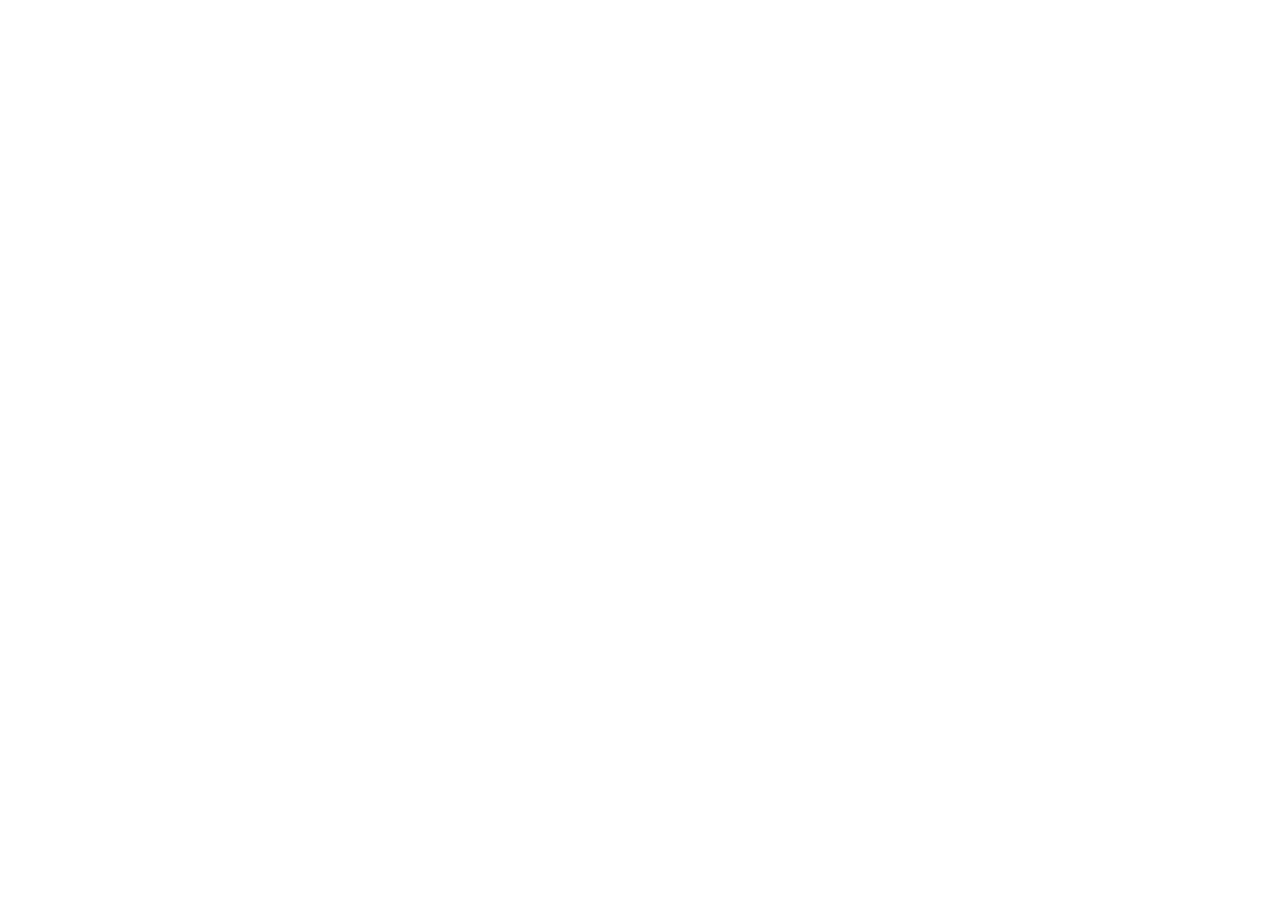
==== index.html @ ce1f8ade "segundo pusheo" ====
<!DOCTYPE html>
<html lang="en">
<head>
    <meta charset="UTF-8">
    <meta name="viewport" content="width=device-width, initial-scale=1.0">
    <title>Tu Camino en Diners</title>

    <link href="https://cdn.jsdelivr.net/npm/bootstrap@5.3.8/dist/css/bootstrap.min.css" rel="stylesheet" integrity="sha384-sRIl4kxILFvY47J16cr9ZwB07vP4J8+LH7qKQnuqkuIAvNWLzeN8tE5YBujZqJLB" crossorigin="anonymous">
    <link rel="stylesheet" href="CSS/styles.css">

</head>
<body>
    

    <script src="JS/matching.js"></script>
    <script src="JS/vacante.js"></script>
    <script src="https://cdn.jsdelivr.net/npm/bootstrap@5.3.8/dist/js/bootstrap.bundle.min.js" integrity="sha384-FKyoEForCGlyvwx9Hj09JcYn3nv7wiPVlz7YYwJrWVcXK/BmnVDxM+D2scQbITxI" crossorigin="anonymous"></script>
</body>
</html>
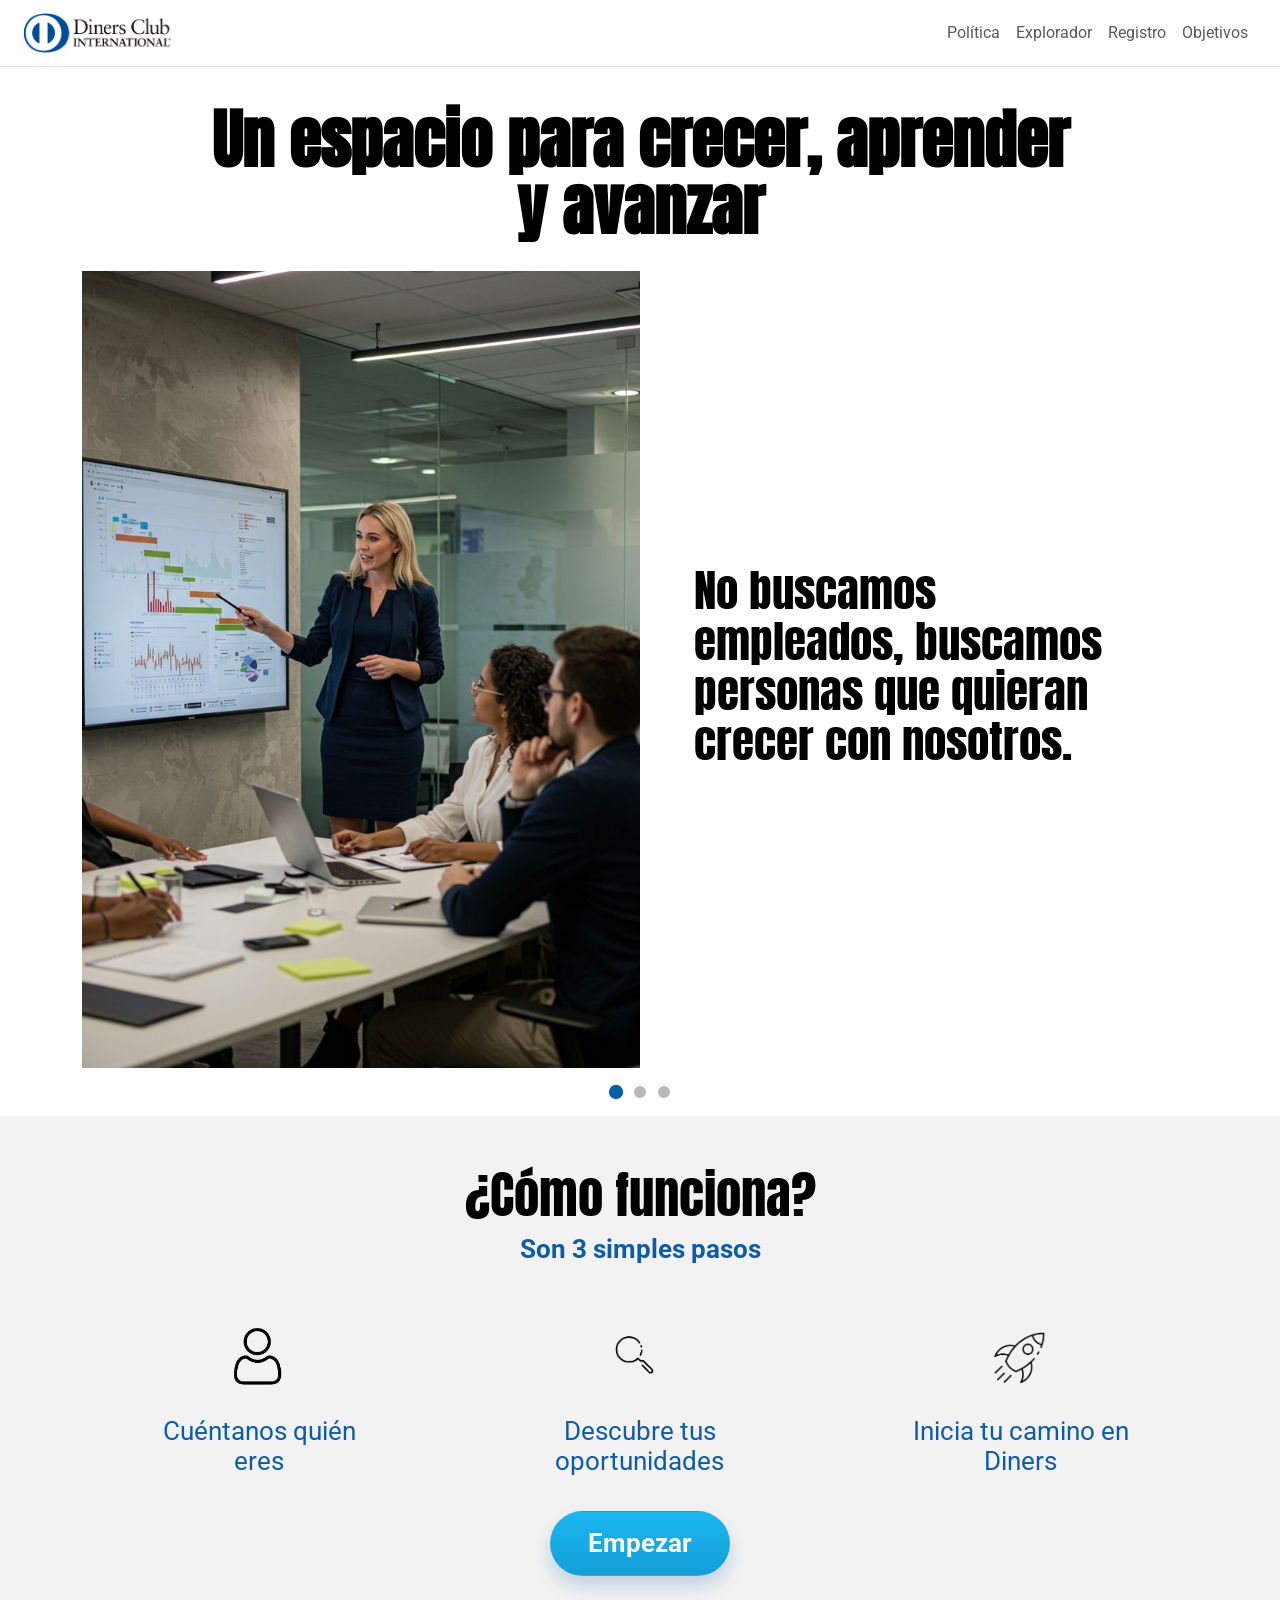
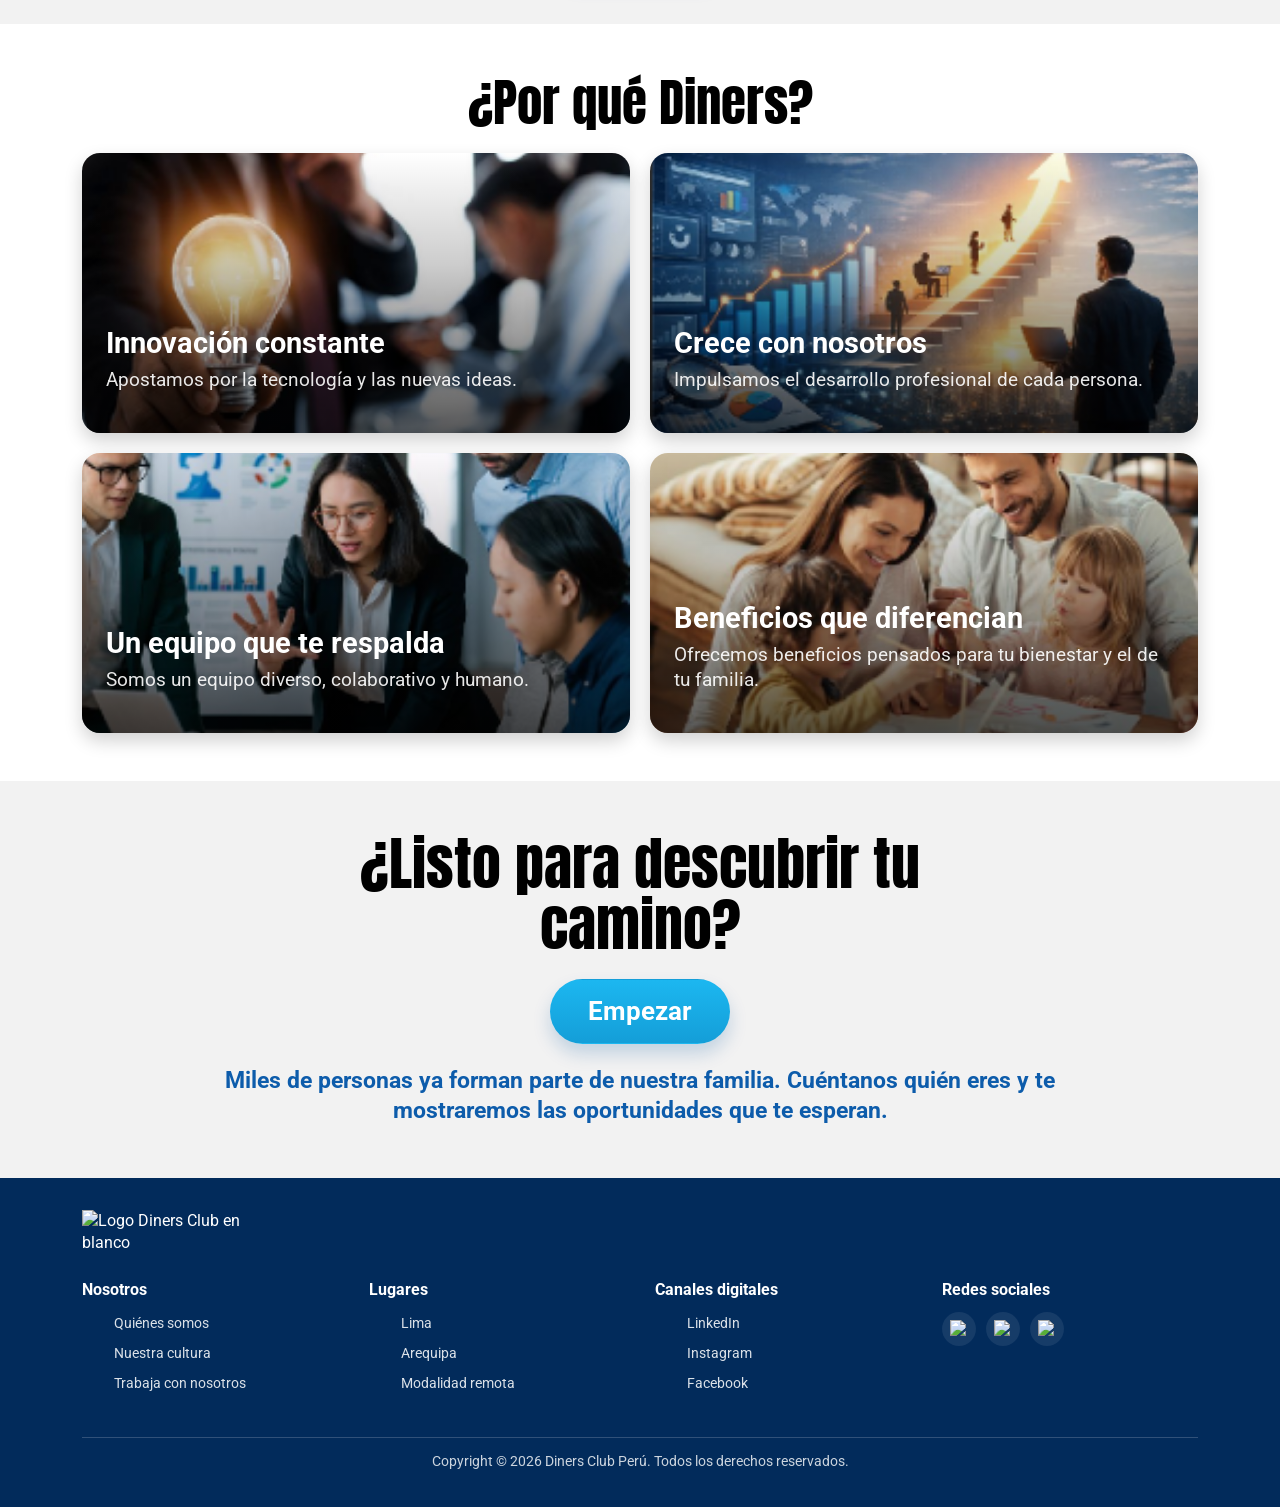
==== commit e8bcacfa: "Home e Ingreso" ====
--- a/index.html
+++ b/index.html
@@ -1,19 +1,268 @@
 <!DOCTYPE html>
 <html lang="en">
+
 <head>
-    <meta charset="UTF-8">
-    <meta name="viewport" content="width=device-width, initial-scale=1.0">
-    <title>Tu Camino en Diners</title>
-
-    <link href="https://cdn.jsdelivr.net/npm/bootstrap@5.3.8/dist/css/bootstrap.min.css" rel="stylesheet" integrity="sha384-sRIl4kxILFvY47J16cr9ZwB07vP4J8+LH7qKQnuqkuIAvNWLzeN8tE5YBujZqJLB" crossorigin="anonymous">
-    <link rel="stylesheet" href="CSS/styles.css">
+  <meta charset="UTF-8">
+  <meta name="viewport" content="width=device-width, initial-scale=1.0">
+  <title>Tu Camino en Diners</title>
+
+  <link rel="preconnect" href="https://fonts.googleapis.com" />
+  <link rel="preconnect" href="https://fonts.gstatic.com" crossorigin />
+  <link href="https://fonts.googleapis.com/css2?family=Anton&family=Roboto:wght@300;400;500;700&display=swap"
+    rel="stylesheet" />
+  <link href="https://cdn.jsdelivr.net/npm/bootstrap@5.3.8/dist/css/bootstrap.min.css" rel="stylesheet"
+    integrity="sha384-sRIl4kxILFvY47J16cr9ZwB07vP4J8+LH7qKQnuqkuIAvNWLzeN8tE5YBujZqJLB" crossorigin="anonymous">
+  <link rel="stylesheet" href="CSS/styles.css">
+  <link rel="stylesheet" href="CSS/index.css">
 
 </head>
+
 <body>
-    
-
-    <script src="JS/matching.js"></script>
-    <script src="JS/vacante.js"></script>
-    <script src="https://cdn.jsdelivr.net/npm/bootstrap@5.3.8/dist/js/bootstrap.bundle.min.js" integrity="sha384-FKyoEForCGlyvwx9Hj09JcYn3nv7wiPVlz7YYwJrWVcXK/BmnVDxM+D2scQbITxI" crossorigin="anonymous"></script>
+
+  <nav class="navbar navbar-expand-lg navbar-light bg-white border-bottom">
+    <div class="container-fluid px-4">
+      <a class="navbar-brand" href="index.html">
+        <img src="Imagenes/diners.png" alt="Diners Club">
+      </a>
+      <button class="navbar-toggler" type="button" data-bs-toggle="collapse" data-bs-target="#menu">
+        <span class="navbar-toggler-icon"></span>
+      </button>
+      <div class="collapse navbar-collapse" id="menu">
+        <ul class="navbar-nav ms-auto">
+          <li class="nav-item"><a class="nav-link" href="index.html">Política</a></li>
+          <li class="nav-item"><a class="nav-link" href="vacantes.html">Explorador</a></li>
+          <li class="nav-item"><a class="nav-link" href="resgistro.html">Registro</a></li>
+          <li class="nav-item"><a class="nav-link" href="#">Objetivos</a></li>
+        </ul>
+      </div>
+    </div>
+  </nav>
+
+
+  <main>
+    <!-- HERO -->
+    <section class="hero" id="explorador">
+      <div class="container">
+        <div class="hero__top">
+          <h1 class="hero__title">Un espacio para crecer, aprender y avanzar</h1>
+        </div>
+
+        <!-- CARRUSEL -->
+        <div class="carousel" aria-label="Carrusel de mensajes inspiradores">
+          
+
+          <div class="carousel__viewport">
+            <div class="carousel__track">
+
+              <!-- Slide 1 -->
+              <article class="carousel__slide active">
+                <div class="carousel__content">
+                  <div class="carousel__image">
+                    <img src="Imagenes/carrusel1-1.jpg" alt="Equipo de trabajo reunido en oficina" />
+                  </div>
+                  <div class="carousel__text">
+                    <h2>No buscamos empleados, buscamos personas que quieran crecer con nosotros.</h2>
+                  </div>
+                </div>
+              </article>
+
+              <!-- Slide 2 -->
+              <article class="carousel__slide">
+                <div class="carousel__content">
+                  <div class="carousel__image">
+                    <img src="Imagenes/carrusel1-2.jpg" alt="Personas uniendo sus manos en trabajo en equipo" />
+                  </div>
+                  <div class="carousel__text">
+                    <h2>El éxito no se busca, se construye… y aquí lo hacemos juntos.</h2>
+                  </div>
+                </div>
+              </article>
+
+              <!-- Slide 3 -->
+              <article class="carousel__slide">
+                <div class="carousel__content">
+                  <div class="carousel__image">
+                    <img src="Imagenes/carrusel1-3.jpg" alt="Dos profesionales revisando información en una tablet" />
+                  </div>
+                  <div class="carousel__text">
+                    <h2>El talento abre puertas, pero la actitud las mantiene abiertas.</h2>
+                  </div>
+                </div>
+              </article>
+
+            </div>
+          </div>
+
+         
+
+          <div class="carousel__indicators" aria-label="Indicadores del carrusel">
+            <button class="carousel__dot active" type="button" aria-label="Ir al slide 1"></button>
+            <button class="carousel__dot" type="button" aria-label="Ir al slide 2"></button>
+            <button class="carousel__dot" type="button" aria-label="Ir al slide 3"></button>
+          </div>
+        </div>
+      </div>
+    </section>
+
+    <!-- CÓMO FUNCIONA -->
+    <section class="steps" id="registro">
+      <div class="container">
+        <h2 class="section-title">¿Cómo funciona?</h2>
+        <p class="section-subtitle">Son 3 simples pasos</p>
+
+        <div class="steps__grid">
+          <article class="step-card">
+            <div class="step-card__icon">
+              <img src="Imagenes/paso1.png" alt="Icono de usuario" />
+            </div>
+            <p class="step-card__text">Cuéntanos quién eres</p>
+          </article>
+
+          <article class="step-card">
+            <div class="step-card__icon">
+              <img src="Imagenes/paso2.png" alt="Icono de búsqueda" />
+            </div>
+            <p class="step-card__text">Descubre tus oportunidades</p>
+          </article>
+
+          <article class="step-card">
+            <div class="step-card__icon">
+              <img src="Imagenes/paso3.png" alt="Icono de cohete" />
+            </div>
+            <p class="step-card__text">Inicia tu camino en Diners</p>
+          </article>
+        </div>
+
+        <div class="steps__cta">
+          <a href="ingresoPerfil.html" class="btn btn--primary">Empezar</a>
+        </div>
+      </div>
+    </section>
+
+    <!-- POR QUÉ DINERS -->
+    <section class="benefits" id="objetivos">
+      <div class="container">
+        <h2 class="section-title">¿Por qué Diners?</h2>
+
+        <div class="benefits__grid">
+
+          <article class="benefit-card">
+            <img src="Imagenes/PQ1.png" alt="Personas trabajando con tecnología" class="benefit-card__image" />
+            <div class="benefit-card__overlay">
+              <h3>Innovación constante</h3>
+              <p>Apostamos por la tecnología y las nuevas ideas.</p>
+            </div>
+          </article>
+
+          <article class="benefit-card">
+            <img src="Imagenes/PQ2.png" alt="Profesional observando una ciudad" class="benefit-card__image" />
+            <div class="benefit-card__overlay">
+              <h3>Crece con nosotros</h3>
+              <p>Impulsamos el desarrollo profesional de cada persona.</p>
+            </div>
+          </article>
+
+          <article class="benefit-card">
+            <img src="Imagenes/PQ3.png" alt="Equipo colaborando en oficina" class="benefit-card__image" />
+            <div class="benefit-card__overlay">
+              <h3>Un equipo que te respalda</h3>
+              <p>Somos un equipo diverso, colaborativo y humano.</p>
+            </div>
+          </article>
+
+          <article class="benefit-card">
+            <img src="Imagenes/PQ4.png" alt="Familia compartiendo un momento juntos" class="benefit-card__image" />
+            <div class="benefit-card__overlay">
+              <h3>Beneficios que diferencian</h3>
+              <p>Ofrecemos beneficios pensados para tu bienestar y el de tu familia.</p>
+            </div>
+          </article>
+
+        </div>
+      </div>
+    </section>
+
+    <!-- CTA FINAL -->
+    <section class="final-cta">
+      <div class="container final-cta__container">
+        <h2 class="final-cta__title">¿Listo para descubrir tu camino?</h2>
+
+        <a href="ingresoPerfil.html" class="btn btn--primary">Empezar</a>
+
+        <p class="final-cta__text">
+          Miles de personas ya forman parte de nuestra familia.
+          Cuéntanos quién eres y te mostraremos las oportunidades que te esperan.
+        </p>
+      </div>
+    </section>
+
+  </main>
+
+  <!-- FOOTER -->
+  <footer class="footer">
+    <div class="container footer__container">
+
+      <div class="footer__brand">
+        <img src="img/logo-diners-blanco.png" alt="Logo Diners Club en blanco" class="footer__logo" />
+      </div>
+
+      <div class="footer__columns">
+        <div class="footer__column">
+          <h3>Nosotros</h3>
+          <ul>
+            <li><a href="#">Quiénes somos</a></li>
+            <li><a href="#">Nuestra cultura</a></li>
+            <li><a href="#">Trabaja con nosotros</a></li>
+          </ul>
+        </div>
+
+        <div class="footer__column">
+          <h3>Lugares</h3>
+          <ul>
+            <li><a href="#">Lima</a></li>
+            <li><a href="#">Arequipa</a></li>
+            <li><a href="#">Modalidad remota</a></li>
+          </ul>
+        </div>
+
+        <div class="footer__column">
+          <h3>Canales digitales</h3>
+          <ul>
+            <li><a href="#">LinkedIn</a></li>
+            <li><a href="#">Instagram</a></li>
+            <li><a href="#">Facebook</a></li>
+          </ul>
+        </div>
+
+        <div class="footer__column">
+          <h3>Redes sociales</h3>
+          <div class="footer__social">
+            <a href="#" aria-label="Facebook">
+              <img src="img/icono-facebook.png" alt="Facebook" />
+            </a>
+            <a href="#" aria-label="Instagram">
+              <img src="img/icono-instagram.png" alt="Instagram" />
+            </a>
+            <a href="#" aria-label="LinkedIn">
+              <img src="img/icono-linkedin.png" alt="LinkedIn" />
+            </a>
+          </div>
+        </div>
+      </div>
+
+      <div class="footer__bottom">
+        <p>Copyright © 2026 Diners Club Perú. Todos los derechos reservados.</p>
+      </div>
+
+    </div>
+  </footer>
+
+  <script src="JS/matching.js"></script>
+  <script src="JS/vacante.js"></script>
+  <script src="JS/index.js"></script>
+  <script src="https://cdn.jsdelivr.net/npm/bootstrap@5.3.8/dist/js/bootstrap.bundle.min.js"
+    integrity="sha384-FKyoEForCGlyvwx9Hj09JcYn3nv7wiPVlz7YYwJrWVcXK/BmnVDxM+D2scQbITxI"
+    crossorigin="anonymous"></script>
 </body>
+
 </html>
--- a/CSS/styles.css
+++ b/CSS/styles.css
@@ -0,0 +1,121 @@
+.navbar-brand img {
+  height: 40px;
+  padding: 0;
+}
+
+.frase{
+  background-color: #072756;
+  color: white;
+  text-align: center;
+  padding: 30px 20px;
+}
+
+h1 {
+  font-size: 1.8rem;
+  font-weight: 700;
+  margin: 0;
+}
+
+.perfil-section {
+  min-height: 80vh;
+  display: flex;
+  align-items: stretch;
+}
+
+.perfil-imagen {
+  background-size: cover;
+    background-position: center;
+    height: 100%;
+    min-height: 500px;
+}
+
+.perfil-formulario {
+  background-color: #f4f4f4;
+  padding: 40px 40px;
+  display: flex;
+  flex-direction: column;
+  justify-content: center;
+}
+
+.perfil-formulario h2 {
+  font-size: 2rem;
+  font-weight: 700;
+  color: #072756;
+  margin-bottom: 24px;
+}
+
+.perfil-formulario label {
+  font-size: 0.9rem;
+  color: #555;
+  margin-bottom: 4px;
+}
+
+.perfil-formulario .form-control {
+  border: none;
+  border-radius: 4px;
+  padding: 10px 14px;
+  margin-bottom: 16px;
+  background: white;
+}
+
+.btn-siguiente {
+  background-color: #00A3E0;
+  color: white;
+  border: none;
+  border-radius: 50px;
+  padding: 12px 40px;
+  font-size: 1rem;
+  font-weight: 500;
+  width: 100%;
+  margin-top: 10px;
+  cursor: pointer;
+  transition: background 0.3s;
+}
+
+.btn-siguiente:hover {
+  background-color: #00A3E0;
+}
+
+@media (max-width: 768px) {
+  .perfil-imagen {
+    min-height: 250px;
+  }
+
+  .perfil-formulario {
+    padding: 30px 20px;
+  }
+
+  .hero-banner h1 {
+    font-size: 1.3rem;
+  }
+}
+
+.tag {
+    padding: 6px 14px;
+    border-radius: 50px;
+    border: 1px solid #072756;
+    color: #072756;
+    cursor: pointer;
+    font-size: 0.85rem;
+    transition: all 0.2s;
+    background: white;
+}
+.habi {
+    padding: 10px 8px;
+    border-radius: 12px;
+    border: 1.5px solid #d0d0d0;
+    color: #072756;
+    cursor: pointer;
+    font-size: 0.82rem;
+    text-align: center;
+    background: white;
+    transition: all 0.2s;
+    display: flex;
+    align-items: center;
+    justify-content: center;
+    min-height: 44px;
+}
+
+.habi:hover {
+    border-color: #072756;
+}
--- a/CSS/index.css
+++ b/CSS/index.css
@@ -0,0 +1,503 @@
+/* =========================
+   VARIABLES GENERALES
+========================= */
+:root {
+  --color-primary: #0d5cab;
+  --color-primary-strong: #004b93;
+  --color-accent: #18a9e6;
+  --color-dark: #1f1f1f;
+  --color-text: #222222;
+  --color-light: #f2f2f2;
+  --color-white: #ffffff;
+  --color-footer: #022b5b;
+  --color-shadow: rgba(0, 0, 0, 0.18);
+
+  --font-title: 'Anton', sans-serif;
+  --font-body: 'Roboto', sans-serif;
+
+  --container-width: 1200px;
+  --radius-xl: 34px;
+  --radius-lg: 24px;
+  --radius-md: 18px;
+  --radius-sm: 12px;
+
+  --transition: 0.3s ease;
+}
+
+/* =========================
+   RESET
+========================= */
+* {
+  margin: 0;
+  padding: 0;
+  box-sizing: border-box;
+}
+
+html { scroll-behavior: smooth; }
+
+body {
+  font-family: var(--font-body);
+  background: var(--color-white);
+  color: var(--color-text);
+  line-height: 1.4;
+}
+
+img { max-width: 100%; display: block; }
+a { text-decoration: none; color: inherit; }
+button, input, textarea { font: inherit; }
+button { border: none; background: none; cursor: pointer; }
+
+/* =========================
+   CONTENEDOR
+========================= */
+.container {
+  width: min(100% - 32px, var(--container-width));
+  margin: 0 auto;
+
+}
+
+/* =========================
+   HERO
+========================= */
+.hero {
+  background: var(--color-white);
+  padding: 40px 0 0;
+}
+
+.hero__top {
+  text-align: center;
+  margin-bottom: 30px;
+}
+
+.hero__title {
+  font-family: var(--font-title);
+  font-size: clamp(2.4rem, 5vw, 4.5rem);
+  line-height: 1.05;
+  color: #000000;
+  max-width: 860px;
+  margin: 0 auto;
+}
+
+/* =========================
+   CARRUSEL
+========================= */
+.carousel {
+  position: relative;
+  width: 100%;
+  overflow: hidden;
+}
+
+.carousel__viewport {
+  overflow: hidden;
+}
+
+.carousel__track {
+  display: flex;
+  transition: transform 0.6s ease-in-out;
+}
+
+.carousel__slide {
+  min-width: 100%;
+  flex: 0 0 100%;
+}
+
+.carousel__content {
+  display: grid;
+  grid-template-columns: 1fr 1fr;
+  min-height: 480px;
+}
+
+.carousel__image {
+  overflow: hidden;
+}
+
+.carousel__image img {
+  width: 100%;
+  height: 100%;
+  object-fit: cover;
+}
+
+.carousel__text {
+  background: var(--color-white);
+  display: flex;
+  align-items: center;
+  justify-content: center;
+  padding: 48px 54px;
+}
+
+.carousel__text h2 {
+  font-family: var(--font-title);
+  font-size: clamp(2rem, 3.5vw, 3.8rem);
+  line-height: 1.12;
+  color: #000000;
+  max-width: 500px;
+}
+
+.carousel__indicators {
+  display: flex;
+  justify-content: center;
+  gap: 12px;
+  padding: 18px 0;
+  background: var(--color-white);
+}
+
+.carousel__dot {
+  width: 12px;
+  height: 12px;
+  border-radius: 50%;
+  background: #b8b8b8;
+  transition: background var(--transition), transform var(--transition);
+  cursor: pointer;
+}
+
+.carousel__dot.active {
+  background: var(--color-primary);
+  transform: scale(1.2);
+}
+
+/* =========================
+   TÍTULOS DE SECCIÓN
+========================= */
+.section-title {
+  font-family: var(--font-title);
+  color: #000000;
+  text-align: center;
+  font-size: clamp(2.2rem, 4vw, 3.8rem);
+  line-height: 1.05;
+  margin-bottom: 10px;
+}
+
+.section-subtitle {
+  text-align: center;
+  font-size: clamp(1.2rem, 2vw, 1.8rem);
+  color: var(--color-primary);
+  font-weight: 700;
+  margin-bottom: 34px;
+}
+
+/* =========================
+   PASOS — fondo gris
+========================= */
+.steps {
+  background: #f2f2f2;
+  padding: 52px 0 48px;
+}
+
+.steps__grid {
+  display: grid;
+  grid-template-columns: repeat(3, 1fr);
+  gap: 26px;
+  margin-bottom: 26px;
+}
+
+.step-card {
+  text-align: center;
+  padding: 8px 10px;
+}
+
+.step-card__icon {
+  width: 92px;
+  height: 92px;
+  margin: 0 auto 14px;
+  display: grid;
+  place-items: center;
+}
+
+.step-card__icon img {
+  max-width: 82px;
+  max-height: 82px;
+  object-fit: contain;
+}
+
+.step-card__text {
+  color: var(--color-primary);
+  font-size: 1.6rem;
+  line-height: 1.2;
+  max-width: 230px;
+  margin: 0 auto;
+}
+
+.steps__cta {
+  display: flex;
+  justify-content: center;
+  margin-top: 10px;
+}
+
+/* =========================
+   BOTONES
+========================= */
+.btn {
+  display: inline-flex;
+  align-items: center;
+  justify-content: center;
+  min-width: 180px;
+  min-height: 56px;
+  padding: 12px 32px;
+  border-radius: 999px;
+  font-size: 1.6rem;
+  font-weight: 700;
+  transition: transform var(--transition), box-shadow var(--transition);
+}
+
+.btn--primary {
+  background: linear-gradient(180deg, #1cb7f0 0%, #149ed8 100%);
+  color: #ffffff;
+  box-shadow: 0 10px 18px rgba(0, 85, 160, 0.2);
+}
+
+.btn--primary:hover {
+  transform: translateY(-2px);
+  box-shadow: 0 14px 24px rgba(0, 85, 160, 0.25);
+}
+
+/* =========================
+   BENEFICIOS — fondo blanco
+========================= */
+.benefits {
+  background: var(--color-white);
+  padding: 52px 0 48px;
+}
+
+.benefits__grid {
+  display: grid;
+  grid-template-columns: repeat(2, 1fr);
+  gap: 20px;
+  margin-top: 24px;
+}
+
+.benefit-card {
+  position: relative;
+  height: 280px;
+  border-radius: var(--radius-md);
+  overflow: hidden;
+  box-shadow: 0 8px 18px var(--color-shadow);
+  transition: transform var(--transition);
+}
+
+.benefit-card:hover {
+  transform: translateY(-4px);
+}
+
+.benefit-card__image {
+  width: 100%;
+  height: 100%;
+  object-fit: cover;
+  transition: transform 0.5s ease;
+}
+
+.benefit-card:hover .benefit-card__image {
+  transform: scale(1.04);
+}
+
+.benefit-card__overlay {
+  position: absolute;
+  inset: 0;
+  padding: 24px;
+  display: flex;
+  flex-direction: column;
+  justify-content: flex-end;
+  background: linear-gradient(
+    0deg,
+    rgba(0, 0, 0, 0.65) 0%,
+    rgba(0, 0, 0, 0.2) 60%,
+    transparent 100%
+  );
+  color: #ffffff;
+}
+
+.benefit-card__overlay h3 {
+  font-size: 1.8rem;
+  font-weight: 700;
+  margin-bottom: 8px;
+}
+
+.benefit-card__overlay p {
+  font-size: 1.2rem;
+  line-height: 1.3;
+  opacity: 0.9;
+}
+
+/* =========================
+   CTA FINAL — fondo gris
+========================= */
+.final-cta {
+  background: #f2f2f2;
+  padding: 52px 0;
+}
+
+.final-cta__container {
+  text-align: center;
+}
+
+.final-cta__title {
+  font-family: var(--font-title);
+  color: #000000;
+  font-size: clamp(2.4rem, 4.5vw, 4rem);
+  line-height: 1.06;
+  max-width: 700px;
+  margin: 0 auto 24px;
+}
+
+.final-cta .btn {
+  margin-bottom: 22px;
+}
+
+.final-cta__text {
+  color: var(--color-primary);
+  font-size: clamp(1.2rem, 1.8vw, 1.7rem);
+  line-height: 1.3;
+  max-width: 860px;
+  margin: 0 auto;
+  font-weight: 700;
+}
+
+/* =========================
+   FOOTER
+========================= */
+.footer {
+  background: var(--color-footer);
+  color: #ffffff;
+  padding: 32px 0 20px;
+}
+
+.footer__container {
+  display: flex;
+  flex-direction: column;
+  gap: 26px;
+}
+
+.footer__brand {
+  display: flex;
+  justify-content: flex-start;
+}
+
+.footer__logo {
+  width: 160px;
+  object-fit: contain;
+}
+
+.footer__columns {
+  display: grid;
+  grid-template-columns: repeat(4, 1fr);
+  gap: 30px;
+}
+
+.footer__column h3 {
+  font-size: 1rem;
+  font-weight: 700;
+  margin-bottom: 12px;
+}
+
+.footer__column ul { list-style: none; }
+.footer__column li + li { margin-top: 8px; }
+
+.footer__column a {
+  color: rgba(255,255,255,0.86);
+  font-size: 0.9rem;
+  transition: color var(--transition);
+}
+
+.footer__column a:hover { color: #ffffff; }
+
+.footer__social {
+  display: flex;
+  align-items: center;
+  gap: 10px;
+}
+
+.footer__social a {
+  width: 34px;
+  height: 34px;
+  border-radius: 50%;
+  display: grid;
+  place-items: center;
+  background: rgba(255,255,255,0.08);
+}
+
+.footer__social img {
+  width: 18px;
+  height: 18px;
+  object-fit: contain;
+}
+
+.footer__bottom {
+  border-top: 1px solid rgba(255,255,255,0.18);
+  padding-top: 14px;
+  text-align: center;
+}
+
+.footer__bottom p {
+  font-size: 0.85rem;
+  color: rgba(255,255,255,0.8);
+}
+
+/* =========================
+   RESPONSIVE TABLET
+========================= */
+@media (max-width: 1024px) {
+  .carousel__content {
+    grid-template-columns: 1fr 1fr;
+    min-height: 400px;
+  }
+
+  .carousel__text { padding: 30px; }
+
+  .benefit-card { height: 240px; }
+
+  .footer__columns {
+    grid-template-columns: repeat(2, 1fr);
+  }
+}
+
+/* =========================
+   RESPONSIVE MÓVIL
+========================= */
+@media (max-width: 768px) {
+  .carousel__content {
+    grid-template-columns: 1fr;
+    min-height: auto;
+  }
+
+  .carousel__image { height: 260px; }
+
+  .carousel__text {
+    padding: 24px 20px 30px;
+  }
+
+  .carousel__text h2 {
+    font-size: clamp(1.8rem, 7vw, 2.8rem);
+  }
+
+  .steps__grid {
+    grid-template-columns: 1fr;
+    gap: 20px;
+  }
+
+  .benefits__grid {
+    grid-template-columns: 1fr;
+  }
+
+  .benefit-card { height: 220px; }
+
+  .footer__columns {
+    grid-template-columns: 1fr;
+    text-align: center;
+  }
+
+  .footer__social { justify-content: center; }
+  .footer__brand { justify-content: center; }
+}
+
+/* =========================
+   MÓVIL PEQUEÑO
+========================= */
+@media (max-width: 480px) {
+  .carousel__image { height: 200px; }
+
+  .carousel__text { padding: 18px 14px 24px; }
+
+  .benefit-card { height: 180px; }
+
+  .benefit-card__overlay h3 { font-size: 1.3rem; }
+  .benefit-card__overlay p { font-size: 1rem; }
+}
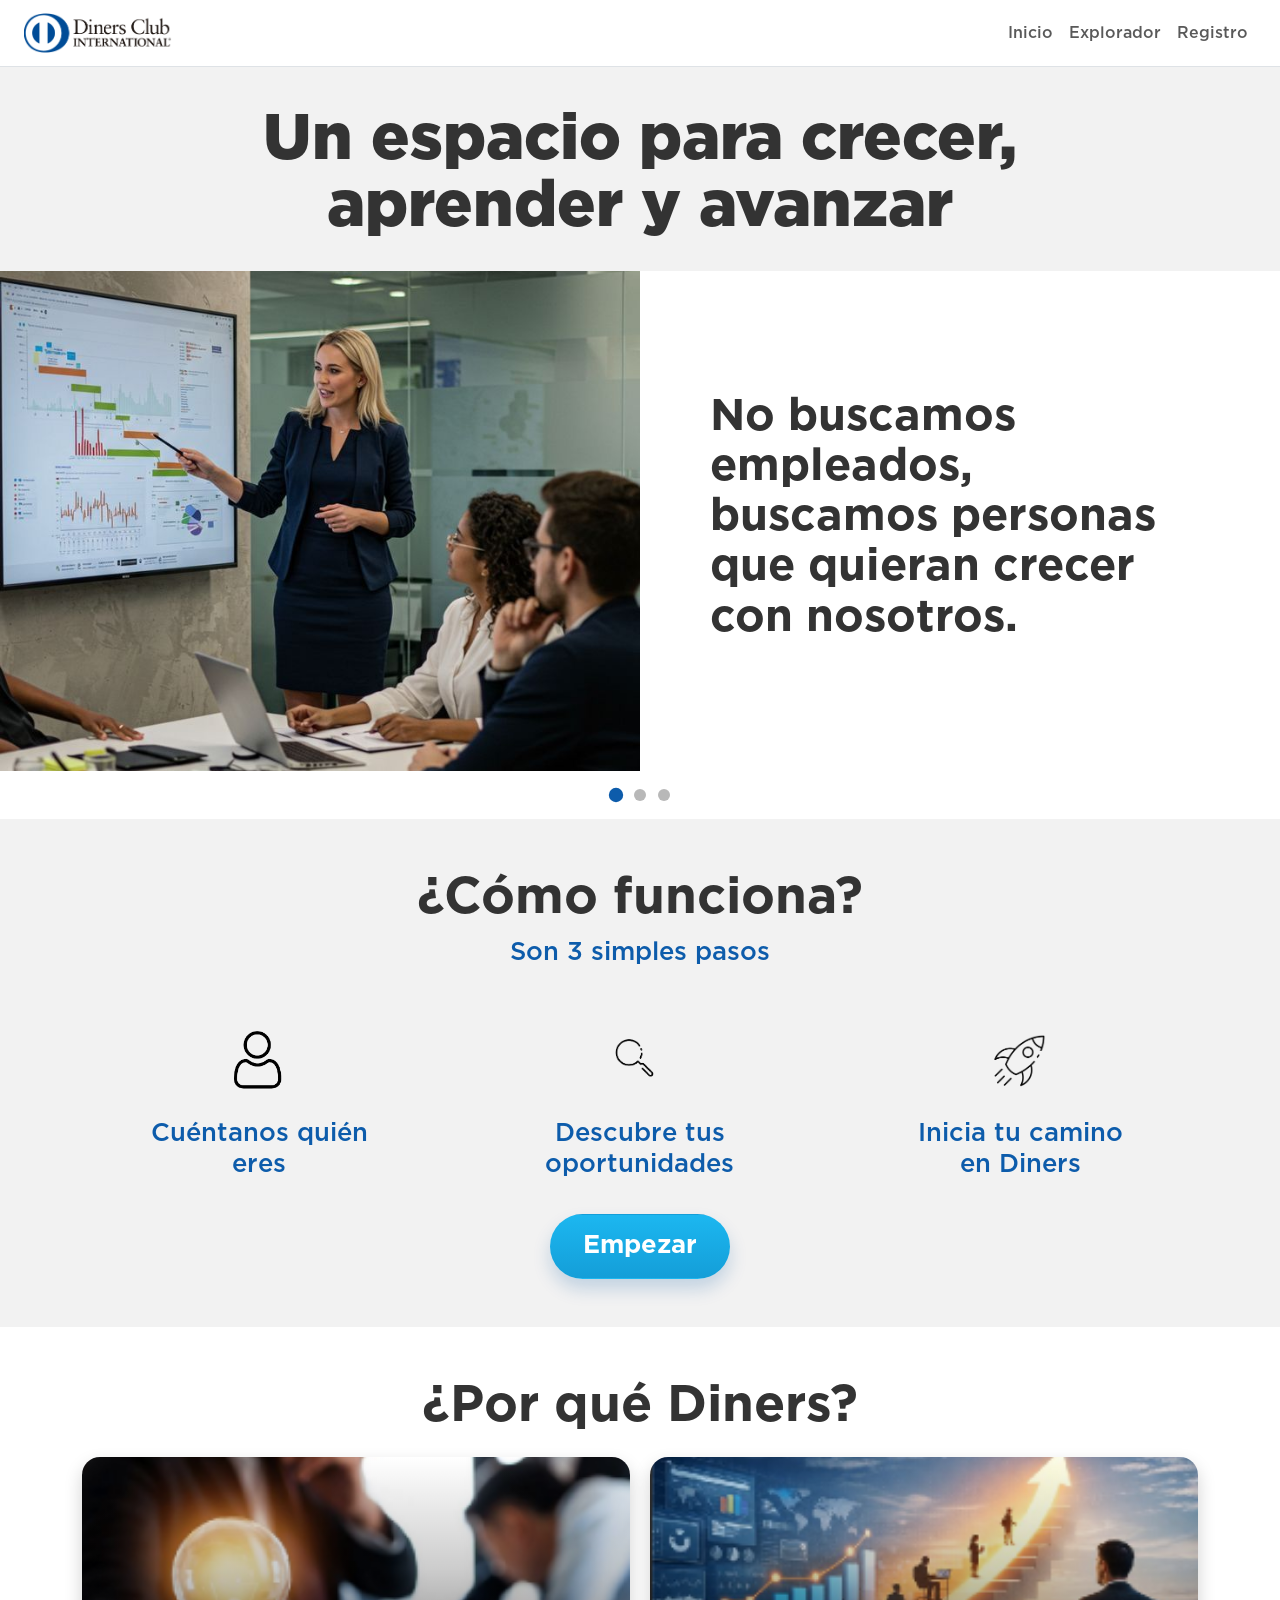
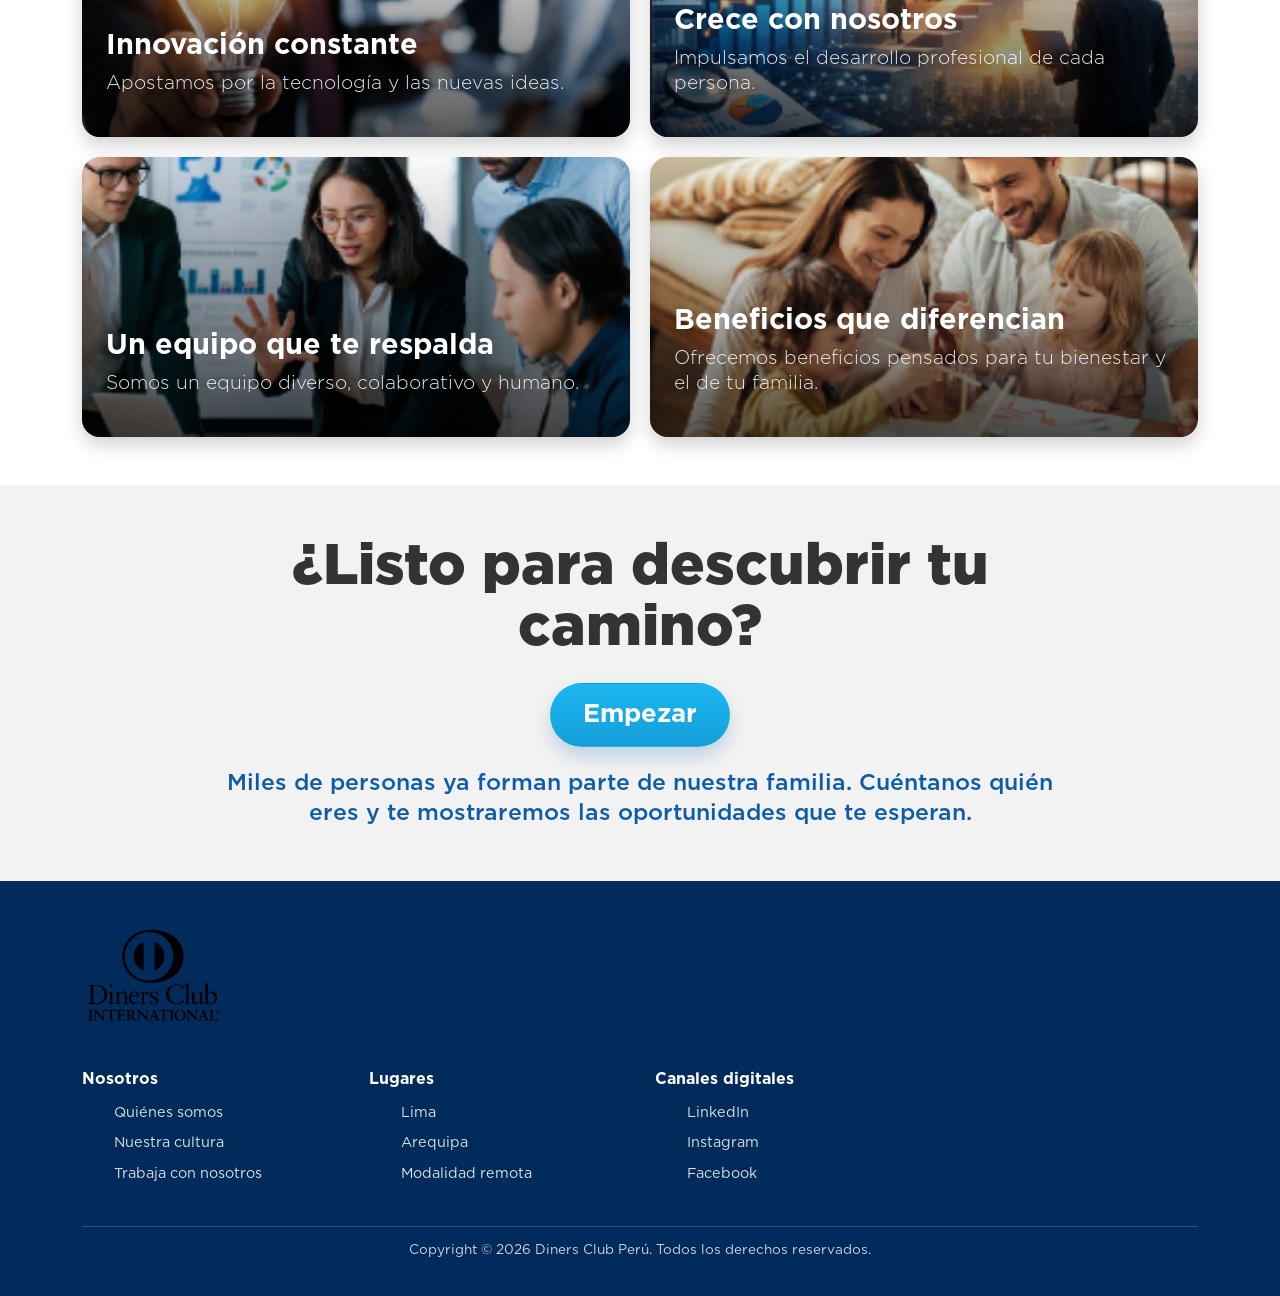
==== commit 68ca8bdc: "Version del Viernes" ====
--- a/index.html
+++ b/index.html
@@ -14,6 +14,8 @@
     integrity="sha384-sRIl4kxILFvY47J16cr9ZwB07vP4J8+LH7qKQnuqkuIAvNWLzeN8tE5YBujZqJLB" crossorigin="anonymous">
   <link rel="stylesheet" href="CSS/styles.css">
   <link rel="stylesheet" href="CSS/index.css">
+  <link rel="stylesheet" href="CSS/fonts.css">
+  
 
 </head>
 
@@ -29,10 +31,9 @@
       </button>
       <div class="collapse navbar-collapse" id="menu">
         <ul class="navbar-nav ms-auto">
-          <li class="nav-item"><a class="nav-link" href="index.html">Política</a></li>
-          <li class="nav-item"><a class="nav-link" href="vacantes.html">Explorador</a></li>
+          <li class="nav-item"><a class="nav-link" href="index.html">Inicio</a></li>
+          <li class="nav-item"><a class="nav-link" href="explorar.html">Explorador</a></li>
           <li class="nav-item"><a class="nav-link" href="resgistro.html">Registro</a></li>
-          <li class="nav-item"><a class="nav-link" href="#">Objetivos</a></li>
         </ul>
       </div>
     </div>
@@ -41,12 +42,12 @@
 
   <main>
     <!-- HERO -->
-    <section class="hero" id="explorador">
-      <div class="container">
+    <section class="hero" id="explorador" style="background:#f2f2f2;">
+      <div class="container" >
         <div class="hero__top">
           <h1 class="hero__title">Un espacio para crecer, aprender y avanzar</h1>
         </div>
-
+      </div>
         <!-- CARRUSEL -->
         <div class="carousel" aria-label="Carrusel de mensajes inspiradores">
           
@@ -70,7 +71,7 @@
               <article class="carousel__slide">
                 <div class="carousel__content">
                   <div class="carousel__image">
-                    <img src="Imagenes/carrusel1-2.jpg" alt="Personas uniendo sus manos en trabajo en equipo" />
+                    <img src="Imagenes/carrusel1-2.jpeg" alt="Personas uniendo sus manos en trabajo en equipo" />
                   </div>
                   <div class="carousel__text">
                     <h2>El éxito no se busca, se construye… y aquí lo hacemos juntos.</h2>
@@ -82,7 +83,7 @@
               <article class="carousel__slide">
                 <div class="carousel__content">
                   <div class="carousel__image">
-                    <img src="Imagenes/carrusel1-3.jpg" alt="Dos profesionales revisando información en una tablet" />
+                    <img src="Imagenes/carrusel1-3.jpeg" alt="Dos profesionales revisando información en una tablet" />
                   </div>
                   <div class="carousel__text">
                     <h2>El talento abre puertas, pero la actitud las mantiene abiertas.</h2>
@@ -101,7 +102,7 @@
             <button class="carousel__dot" type="button" aria-label="Ir al slide 3"></button>
           </div>
         </div>
-      </div>
+      
     </section>
 
     <!-- CÓMO FUNCIONA -->
@@ -203,7 +204,7 @@
     <div class="container footer__container">
 
       <div class="footer__brand">
-        <img src="img/logo-diners-blanco.png" alt="Logo Diners Club en blanco" class="footer__logo" />
+        <img src="Imagenes/diners2.png" alt="Logo Diners Club en blanco" class="footer__logo" />
       </div>
 
       <div class="footer__columns">
@@ -234,20 +235,6 @@
           </ul>
         </div>
 
-        <div class="footer__column">
-          <h3>Redes sociales</h3>
-          <div class="footer__social">
-            <a href="#" aria-label="Facebook">
-              <img src="img/icono-facebook.png" alt="Facebook" />
-            </a>
-            <a href="#" aria-label="Instagram">
-              <img src="img/icono-instagram.png" alt="Instagram" />
-            </a>
-            <a href="#" aria-label="LinkedIn">
-              <img src="img/icono-linkedin.png" alt="LinkedIn" />
-            </a>
-          </div>
-        </div>
       </div>
 
       <div class="footer__bottom">
--- a/CSS/styles.css
+++ b/CSS/styles.css
@@ -1,56 +1,101 @@
+@font-face {
+  font-family: 'Gotham';
+  src: url('../Fuentes/Gotham-Light.otf') format('opentype');
+  font-weight: 300;
+}
+
+@font-face {
+  font-family: 'Gotham';
+  src: url('../Fuentes/Gotham-Book.otf') format('opentype');
+  font-weight: 400;
+}
+
+@font-face {
+  font-family: 'Gotham';
+  src: url('../Fuentes/Gotham-Medium.otf') format('opentype');
+  font-weight: 500;
+}
+
+@font-face {
+  font-family: 'Gotham';
+  src: url('../Fuentes/Gotham-Bold.otf') format('opentype');
+  font-weight: 700;
+}
+
+@font-face {
+  font-family: 'Gotham';
+  src: url('../Fuentes/Gotham-Black.otf') format('opentype');
+  font-weight: 900;
+}
+
 .navbar-brand img {
   height: 40px;
   padding: 0;
 }
 
-.frase{
-  background-color: #072756;
+/* Frase superior */
+.frase {
+  background-color: #004C97;
   color: white;
   text-align: center;
   padding: 30px 20px;
+  font-family: var(--font-title);
+  font-weight: 700; /* Bold */
 }
 
+/* Títulos principales */
 h1 {
+  font-family: var(--font-title);
   font-size: 1.8rem;
-  font-weight: 700;
+  font-weight: 900; /* Black */
   margin: 0;
 }
 
 .perfil-section {
   min-height: 80vh;
   display: flex;
-  align-items: stretch;
+  align-items: stretch; /* IMPORTANTE */
 }
 
+/* COLUMNA IZQUIERDA (IMAGEN) */
 .perfil-imagen {
   background-size: cover;
-    background-position: center;
-    height: 100%;
-    min-height: 500px;
+  background-position: center;
+  height: auto;
+  min-height: 100%;
+  flex: 1; /* ocupa todo el espacio disponible */
 }
 
+/* Formulario */
 .perfil-formulario {
   background-color: #f4f4f4;
   padding: 40px 40px;
   display: flex;
   flex-direction: column;
   justify-content: center;
+  font-family: var(--font-body);
+  font-weight: 400; /* Book */
 }
 
 .perfil-formulario h2 {
+  font-family: var(--font-title);
   font-size: 2rem;
-  font-weight: 700;
+  font-weight: 700; /* Bold */
   color: #072756;
   margin-bottom: 24px;
 }
 
 .perfil-formulario label {
+  font-family: var(--font-body);
   font-size: 0.9rem;
+  font-weight: 500; /* Medium */
   color: #555;
   margin-bottom: 4px;
 }
 
 .perfil-formulario .form-control {
+  font-family: var(--font-body);
+  font-weight: 400; /* Book */
   border: none;
   border-radius: 4px;
   padding: 10px 14px;
@@ -58,14 +103,16 @@
   background: white;
 }
 
+/* Botón */
 .btn-siguiente {
   background-color: #00A3E0;
   color: white;
   border: none;
   border-radius: 50px;
   padding: 12px 40px;
+  font-family: var(--font-body);
   font-size: 1rem;
-  font-weight: 500;
+  font-weight: 700; /* Bold */
   width: 100%;
   margin-top: 10px;
   cursor: pointer;
@@ -76,6 +123,7 @@
   background-color: #00A3E0;
 }
 
+/* Responsive */
 @media (max-width: 768px) {
   .perfil-imagen {
     min-height: 250px;
@@ -90,32 +138,39 @@
   }
 }
 
+/* Tags */
 .tag {
-    padding: 6px 14px;
-    border-radius: 50px;
-    border: 1px solid #072756;
-    color: #072756;
-    cursor: pointer;
-    font-size: 0.85rem;
-    transition: all 0.2s;
-    background: white;
+  padding: 6px 14px;
+  border-radius: 50px;
+  border: 1px solid #072756;
+  color: #072756;
+  cursor: pointer;
+  font-family: var(--font-body);
+  font-size: 0.85rem;
+  font-weight: 500; /* Medium */
+  transition: all 0.2s;
+  background: white;
 }
+
+/* Habilidades */
 .habi {
-    padding: 10px 8px;
-    border-radius: 12px;
-    border: 1.5px solid #d0d0d0;
-    color: #072756;
-    cursor: pointer;
-    font-size: 0.82rem;
-    text-align: center;
-    background: white;
-    transition: all 0.2s;
-    display: flex;
-    align-items: center;
-    justify-content: center;
-    min-height: 44px;
+  padding: 10px 8px;
+  border-radius: 12px;
+  border: 1.5px solid #d0d0d0;
+  color: #072756;
+  cursor: pointer;
+  font-family: var(--font-body);
+  font-size: 0.82rem;
+  font-weight: 500; /* Medium */
+  text-align: center;
+  background: white;
+  transition: all 0.2s;
+  display: flex;
+  align-items: center;
+  justify-content: center;
+  min-height: 44px;
 }
 
 .habi:hover {
-    border-color: #072756;
+  border-color: #072756;
 }
--- a/CSS/index.css
+++ b/CSS/index.css
@@ -1,19 +1,47 @@
-/* =========================
-   VARIABLES GENERALES
-========================= */
+@font-face {
+  font-family: 'Gotham';
+  src: url('../Fuentes/Gotham-Light.otf') format('opentype');
+  font-weight: 300;
+}
+
+@font-face {
+  font-family: 'Gotham';
+  src: url('../Fuentes/Gotham-Book.otf') format('opentype');
+  font-weight: 400;
+}
+
+@font-face {
+  font-family: 'Gotham';
+  src: url('../Fuentes/Gotham-Medium.otf') format('opentype');
+  font-weight: 500;
+}
+
+@font-face {
+  font-family: 'Gotham';
+  src: url('../Fuentes/Gotham-Bold.otf') format('opentype');
+  font-weight: 700;
+}
+
+@font-face {
+  font-family: 'Gotham';
+  src: url('../Fuentes/Gotham-Black.otf') format('opentype');
+  font-weight: 900;
+}
+
+
 :root {
   --color-primary: #0d5cab;
   --color-primary-strong: #004b93;
   --color-accent: #18a9e6;
-  --color-dark: #1f1f1f;
-  --color-text: #222222;
+  --color-dark: #333333;
+  --color-text: #333333;
   --color-light: #f2f2f2;
   --color-white: #ffffff;
   --color-footer: #022b5b;
   --color-shadow: rgba(0, 0, 0, 0.18);
 
-  --font-title: 'Anton', sans-serif;
-  --font-body: 'Roboto', sans-serif;
+  --font-title: 'Gotham', sans-serif;
+  --font-body: 'Gotham', sans-serif;
 
   --container-width: 1200px;
   --radius-xl: 34px;
@@ -24,9 +52,6 @@
   --transition: 0.3s ease;
 }
 
-/* =========================
-   RESET
-========================= */
 * {
   margin: 0;
   padding: 0;
@@ -37,6 +62,7 @@
 
 body {
   font-family: var(--font-body);
+  font-weight: 400; /* Book */
   background: var(--color-white);
   color: var(--color-text);
   line-height: 1.4;
@@ -47,18 +73,12 @@
 button, input, textarea { font: inherit; }
 button { border: none; background: none; cursor: pointer; }
 
-/* =========================
-   CONTENEDOR
-========================= */
 .container {
   width: min(100% - 32px, var(--container-width));
   margin: 0 auto;
 
 }
 
-/* =========================
-   HERO
-========================= */
 .hero {
   background: var(--color-white);
   padding: 40px 0 0;
@@ -73,7 +93,7 @@
   font-family: var(--font-title);
   font-size: clamp(2.4rem, 5vw, 4.5rem);
   line-height: 1.05;
-  color: #000000;
+  color: #333333;
   max-width: 860px;
   margin: 0 auto;
 }
@@ -113,7 +133,7 @@
 
 .carousel__image img {
   width: 100%;
-  height: 100%;
+  height: 500px;
   object-fit: cover;
 }
 
@@ -129,7 +149,7 @@
   font-family: var(--font-title);
   font-size: clamp(2rem, 3.5vw, 3.8rem);
   line-height: 1.12;
-  color: #000000;
+  color: #333333;
   max-width: 500px;
 }
 
@@ -160,7 +180,8 @@
 ========================= */
 .section-title {
   font-family: var(--font-title);
-  color: #000000;
+  font-weight: 700;
+  color: #333333;
   text-align: center;
   font-size: clamp(2.2rem, 4vw, 3.8rem);
   line-height: 1.05;
@@ -171,7 +192,7 @@
   text-align: center;
   font-size: clamp(1.2rem, 2vw, 1.8rem);
   color: var(--color-primary);
-  font-weight: 700;
+  font-weight: 500; 
   margin-bottom: 34px;
 }
 
@@ -210,6 +231,7 @@
 }
 
 .step-card__text {
+  font-weight: 500; 
   color: var(--color-primary);
   font-size: 1.6rem;
   line-height: 1.2;
@@ -331,7 +353,7 @@
 
 .final-cta__title {
   font-family: var(--font-title);
-  color: #000000;
+  color: #333333;
   font-size: clamp(2.4rem, 4.5vw, 4rem);
   line-height: 1.06;
   max-width: 700px;
@@ -465,7 +487,8 @@
   }
 
   .carousel__text h2 {
-    font-size: clamp(1.8rem, 7vw, 2.8rem);
+    font-family: var(--font-title);
+  font-weight: 700;
   }
 
   .steps__grid {
@@ -500,4 +523,79 @@
 
   .benefit-card__overlay h3 { font-size: 1.3rem; }
   .benefit-card__overlay p { font-size: 1rem; }
+}
+
+/* =========================
+   APLICACIÓN DE TIPOGRAFÍA
+========================= */
+
+/* Texto base */
+body {
+  font-family: var(--font-body);
+  font-weight: 400; /* Book */
+}
+
+/* Navbar */
+.navbar .nav-link {
+  font-weight: 500; /* Medium */
+}
+
+/* Hero */
+.hero__title {
+  font-family: var(--font-title);
+  font-weight: 900; /* Black */
+}
+
+/* Carrusel */
+.carousel__text h2 {
+  font-family: var(--font-title);
+  font-weight: 700; /* Bold */
+}
+
+/* Secciones */
+.section-title {
+  font-family: var(--font-title);
+  font-weight: 700; /* Bold */
+}
+
+.section-subtitle {
+  font-weight: 500; /* Medium */
+}
+
+/* Steps */
+.step-card__text {
+  font-weight: 500; /* Medium */
+}
+
+/* Beneficios */
+.benefit-card__overlay h3 {
+  font-weight: 700; /* Bold */
+}
+
+.benefit-card__overlay p {
+  font-weight: 300; /* Light */
+}
+
+/* Botones */
+.btn {
+  font-weight: 700; /* Bold */
+}
+
+/* CTA final */
+.final-cta__title {
+  font-family: var(--font-title);
+  font-weight: 900; /* Black */
+}
+
+.final-cta__text {
+  font-weight: 500; /* Medium */
+}
+
+/* Footer */
+.footer__column h3 {
+  font-weight: 700; /* Bold */
+}
+
+.footer__column a {
+  font-weight: 400; /* Book */
 }
--- a/CSS/fonts.css
+++ b/CSS/fonts.css
@@ -0,0 +1,34 @@
+@font-face {
+  font-family: 'Gotham';
+  src: url('../Fuentes/Gotham-Light.otf') format('opentype');
+  font-weight: 300;
+}
+@font-face {
+  font-family: 'Gotham';
+  src: url('../Fuentes/Gotham-Book.otf') format('opentype');
+  font-weight: 400;
+}
+@font-face {
+  font-family: 'Gotham';
+  src: url('../Fuentes/Gotham-Medium.otf') format('opentype');
+  font-weight: 500;
+}
+@font-face {
+  font-family: 'Gotham';
+  src: url('../Fuentes/Gotham-Bold.otf') format('opentype');
+  font-weight: 700;
+}
+@font-face {
+  font-family: 'Gotham';
+  src: url('../Fuentes/Gotham-Black.otf') format('opentype');
+  font-weight: 900;
+}
+
+:root {
+  --font-title: 'Gotham', sans-serif;
+  --font-body:  'Gotham', sans-serif;
+}
+
+body {
+  font-family: var(--font-body);
+}
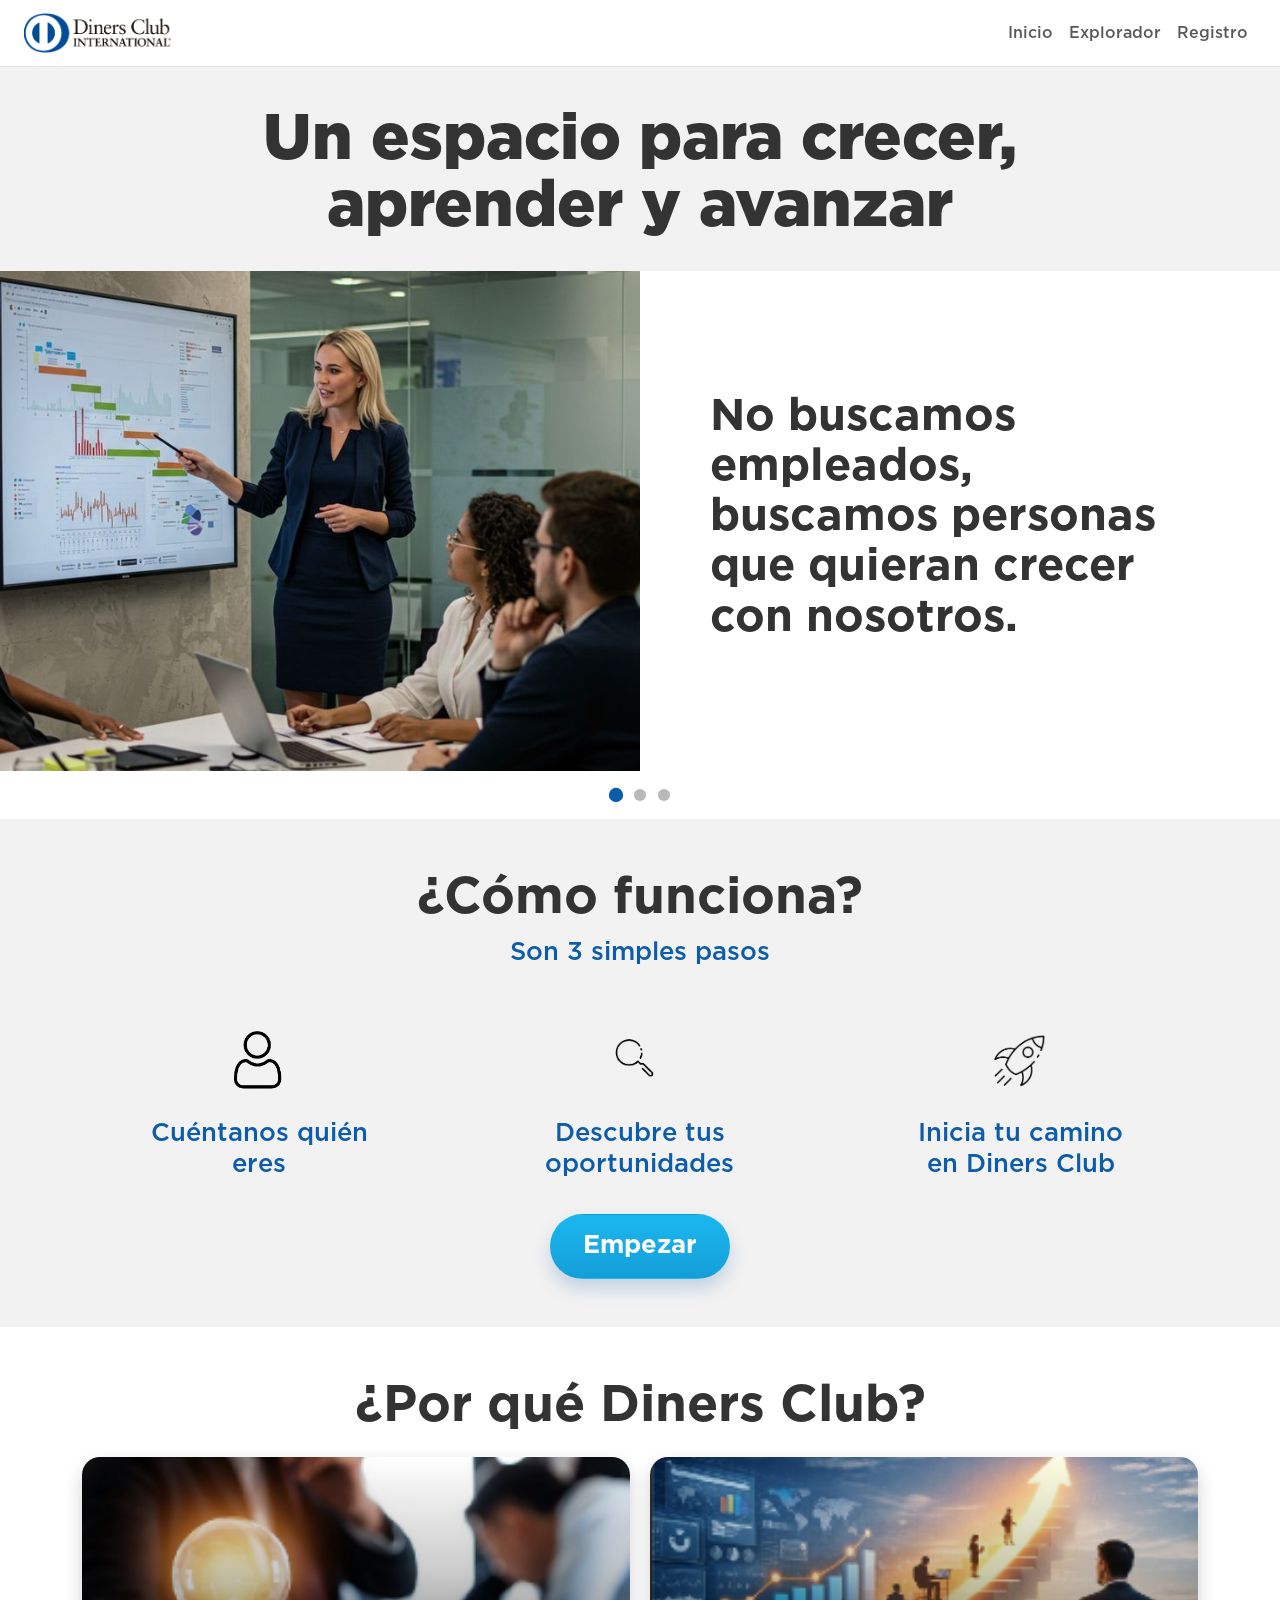
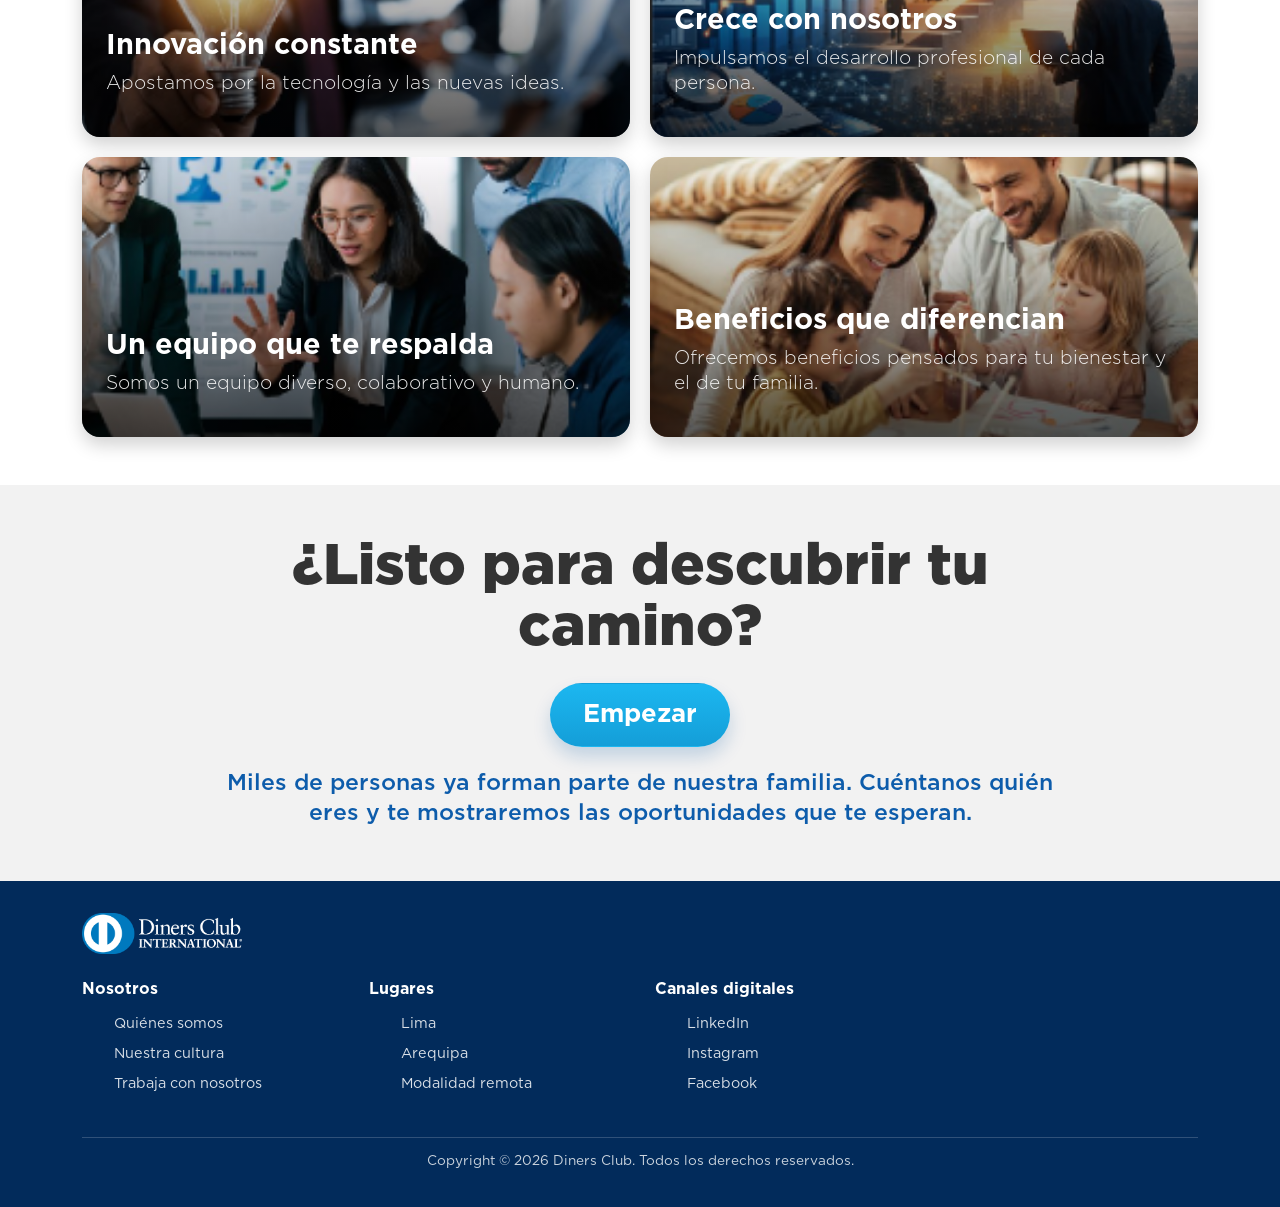
==== commit e37bf83b: "Version Domingo mitad" ====
--- a/index.html
+++ b/index.html
@@ -4,7 +4,7 @@
 <head>
   <meta charset="UTF-8">
   <meta name="viewport" content="width=device-width, initial-scale=1.0">
-  <title>Tu Camino en Diners</title>
+  <title>Tu Camino en Diners Club</title>
 
   <link rel="preconnect" href="https://fonts.googleapis.com" />
   <link rel="preconnect" href="https://fonts.gstatic.com" crossorigin />
@@ -130,7 +130,7 @@
             <div class="step-card__icon">
               <img src="Imagenes/paso3.png" alt="Icono de cohete" />
             </div>
-            <p class="step-card__text">Inicia tu camino en Diners</p>
+            <p class="step-card__text">Inicia tu camino en Diners Club</p>
           </article>
         </div>
 
@@ -143,7 +143,7 @@
     <!-- POR QUÉ DINERS -->
     <section class="benefits" id="objetivos">
       <div class="container">
-        <h2 class="section-title">¿Por qué Diners?</h2>
+        <h2 class="section-title">¿Por qué Diners Club?</h2>
 
         <div class="benefits__grid">
 
@@ -238,7 +238,7 @@
       </div>
 
       <div class="footer__bottom">
-        <p>Copyright © 2026 Diners Club Perú. Todos los derechos reservados.</p>
+        <p>Copyright © 2026 Diners Club. Todos los derechos reservados.</p>
       </div>
 
     </div>
--- a/CSS/styles.css
+++ b/CSS/styles.css
@@ -173,4 +173,51 @@
 
 .habi:hover {
   border-color: #072756;
+}
+
+/* Secciones colapsables de habilidades */
+.habi-seccion {
+  margin-bottom: 10px;
+  border: 1.5px solid #d0d0d0;
+  border-radius: 12px;
+  overflow: hidden;
+  background: white;
+}
+
+.habi-toggle {
+  width: 100%;
+  background: white;
+  border: none;
+  padding: 12px 16px;
+  display: flex;
+  justify-content: space-between;
+  align-items: center;
+  cursor: pointer;
+  font-family: var(--font-body);
+  font-size: 0.9rem;
+  font-weight: 500;
+  color: #072756;
+  transition: background 0.2s;
+}
+
+.habi-toggle:hover {
+  background: #f0f4fa;
+}
+
+.habi-arrow {
+  font-size: 1rem;
+  transition: transform 0.25s ease;
+  color: #072756;
+}
+
+.habi-grid {
+  display: none;
+  grid-template-columns: repeat(3, 1fr);
+  gap: 8px;
+  padding: 12px 14px 14px;
+  border-top: 1px solid #e8e8e8;
+}
+
+.habi-grid.abierto {
+  display: grid;
 }
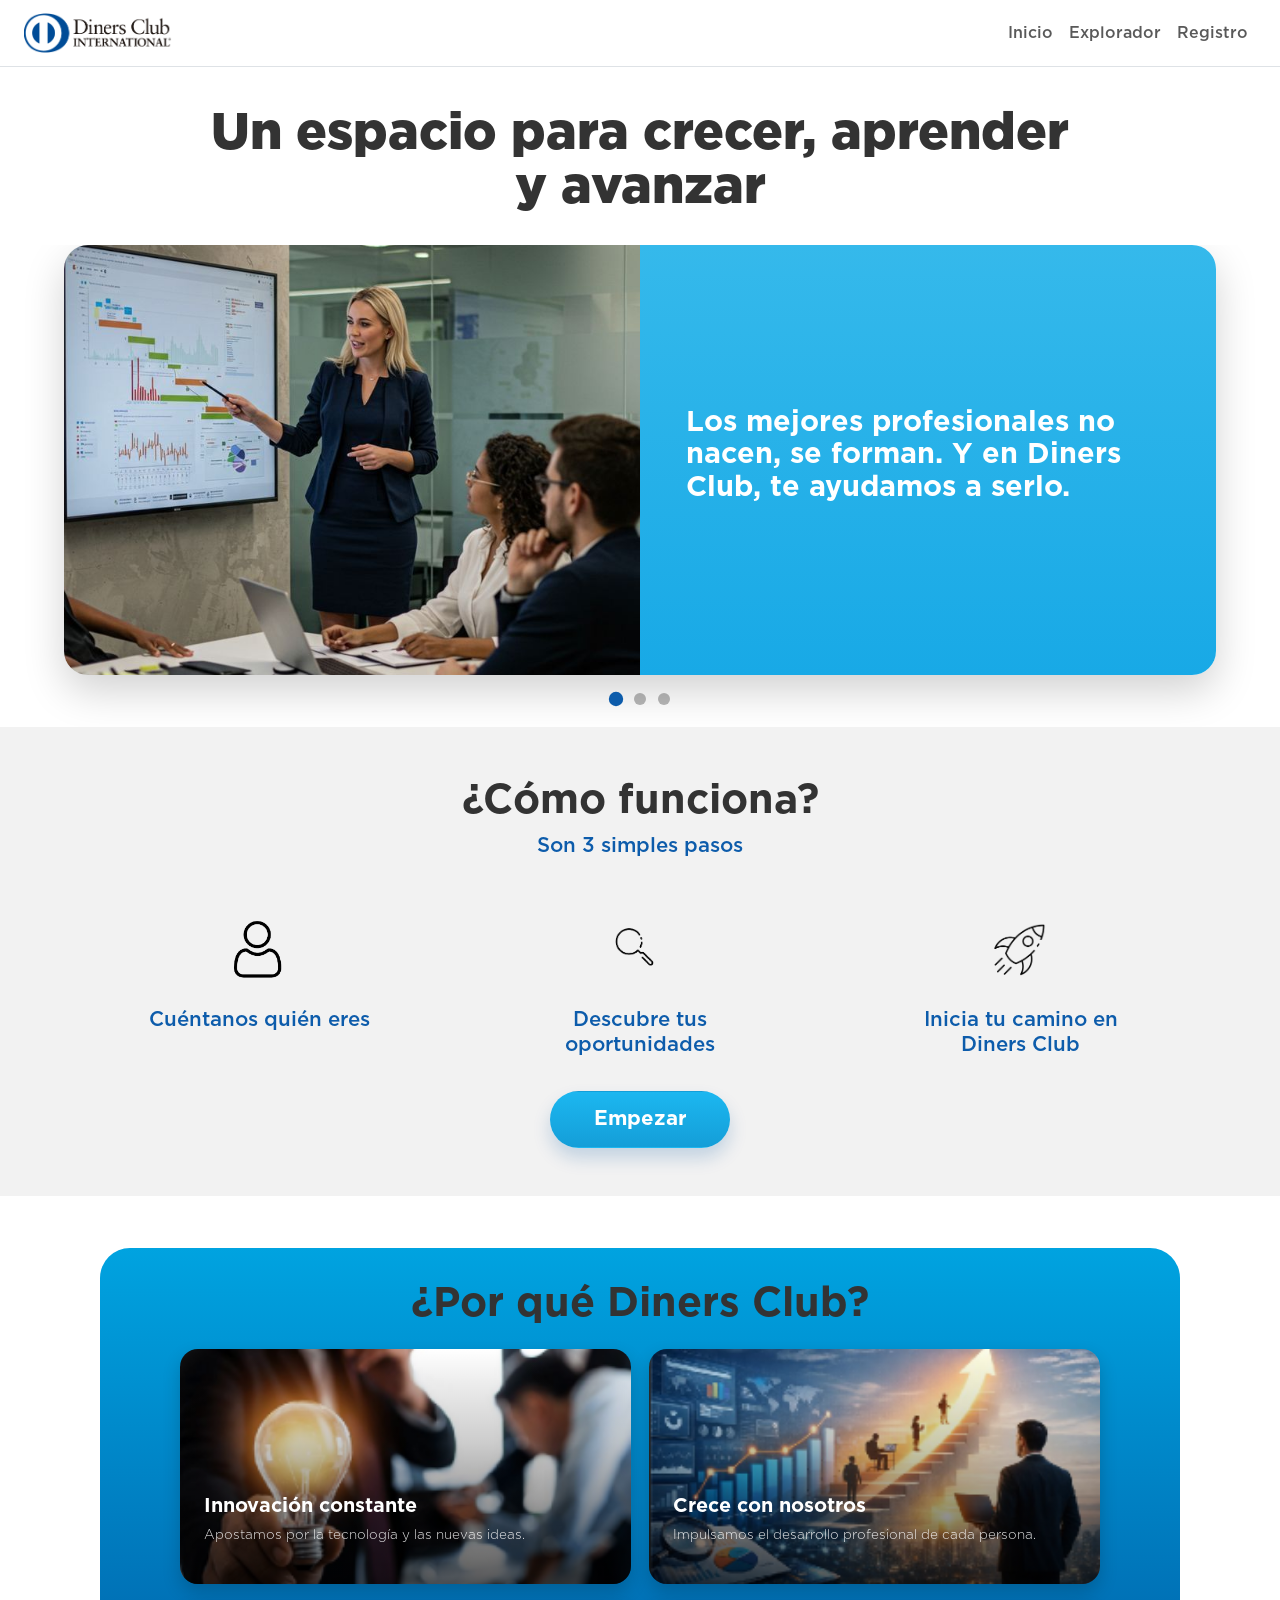
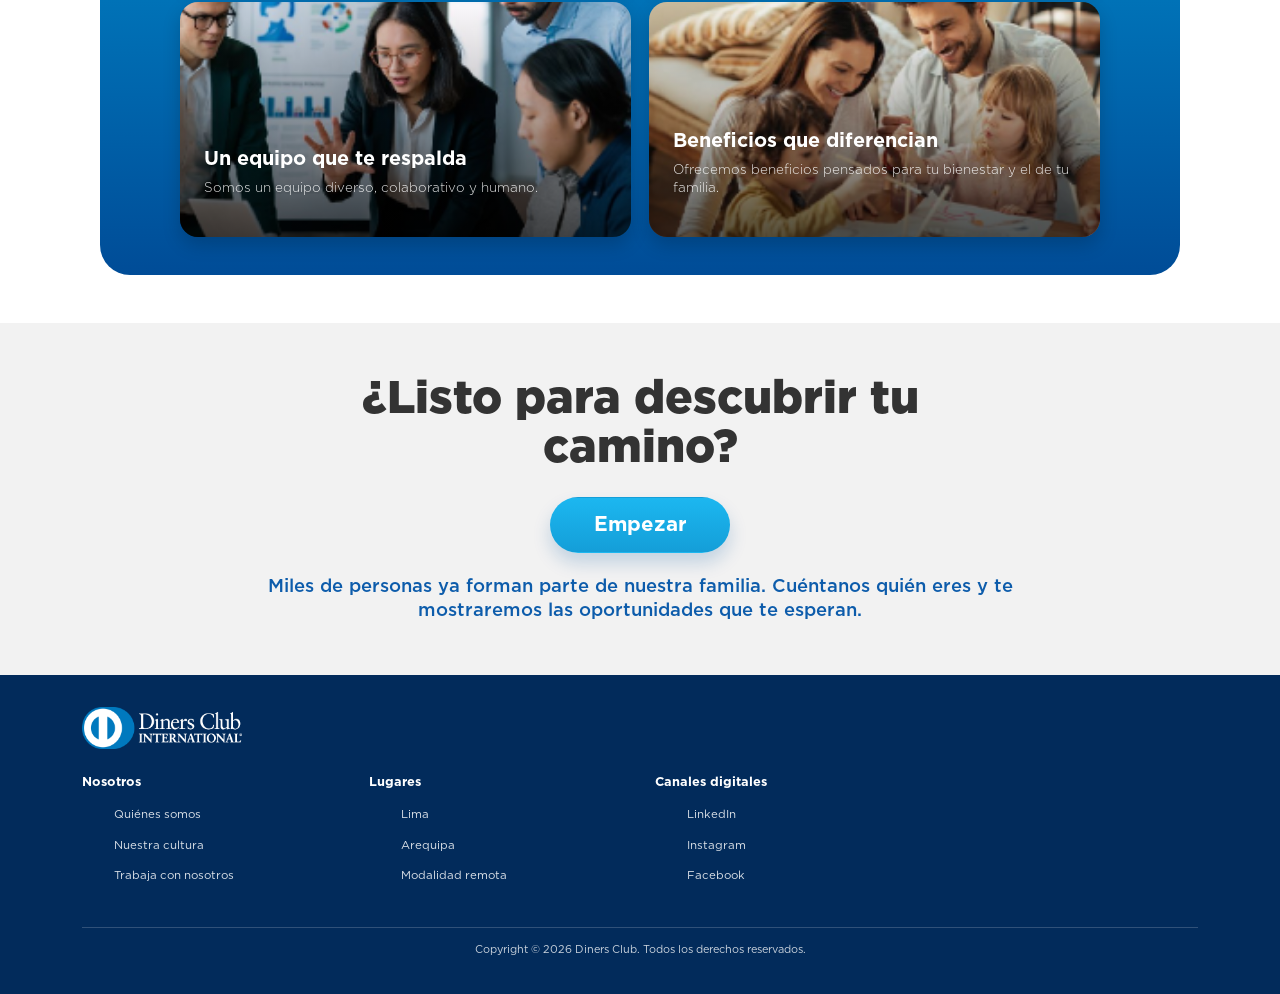
==== commit 32647897: "Version Final" ====
--- a/index.html
+++ b/index.html
@@ -1,9 +1,9 @@
 <!DOCTYPE html>
-<html lang="en">
+<html lang="es">
 
 <head>
-  <meta charset="UTF-8">
-  <meta name="viewport" content="width=device-width, initial-scale=1.0">
+  <meta charset="UTF-8" />
+  <meta name="viewport" content="width=device-width, initial-scale=1.0" />
   <title>Tu Camino en Diners Club</title>
 
   <link rel="preconnect" href="https://fonts.googleapis.com" />
@@ -11,24 +11,26 @@
   <link href="https://fonts.googleapis.com/css2?family=Anton&family=Roboto:wght@300;400;500;700&display=swap"
     rel="stylesheet" />
   <link href="https://cdn.jsdelivr.net/npm/bootstrap@5.3.8/dist/css/bootstrap.min.css" rel="stylesheet"
-    integrity="sha384-sRIl4kxILFvY47J16cr9ZwB07vP4J8+LH7qKQnuqkuIAvNWLzeN8tE5YBujZqJLB" crossorigin="anonymous">
-  <link rel="stylesheet" href="CSS/styles.css">
-  <link rel="stylesheet" href="CSS/index.css">
-  <link rel="stylesheet" href="CSS/fonts.css">
-  
-
+    integrity="sha384-sRIl4kxILFvY47J16cr9ZwB07vP4J8+LH7qKQnuqkuIAvNWLzeN8tE5YBujZqJLB" crossorigin="anonymous" />
+  <link rel="stylesheet" href="CSS/styles.css" />
+  <link rel="stylesheet" href="CSS/index.css" />
+  <link rel="stylesheet" href="CSS/fonts.css" />
 </head>
 
 <body>
 
+  <!-- NAVBAR -->
   <nav class="navbar navbar-expand-lg navbar-light bg-white border-bottom">
     <div class="container-fluid px-4">
-      <a class="navbar-brand" href="index.html">
-        <img src="Imagenes/diners.png" alt="Diners Club">
+      <a class="navbar-brand" href="index.html" aria-label="Ir al inicio">
+        <img src="Imagenes/diners.png" alt="Diners Club" />
       </a>
-      <button class="navbar-toggler" type="button" data-bs-toggle="collapse" data-bs-target="#menu">
+
+      <button class="navbar-toggler" type="button" data-bs-toggle="collapse" data-bs-target="#menu"
+        aria-controls="menu" aria-expanded="false" aria-label="Abrir menú de navegación">
         <span class="navbar-toggler-icon"></span>
       </button>
+
       <div class="collapse navbar-collapse" id="menu">
         <ul class="navbar-nav ms-auto">
           <li class="nav-item"><a class="nav-link" href="index.html">Inicio</a></li>
@@ -39,62 +41,66 @@
     </div>
   </nav>
 
-
   <main>
+
     <!-- HERO -->
-    <section class="hero" id="explorador" style="background:#f2f2f2;">
-      <div class="container" >
+    <section class="hero" id="explorador">
+      <div class="container">
         <div class="hero__top">
           <h1 class="hero__title">Un espacio para crecer, aprender y avanzar</h1>
         </div>
-      </div>
-        <!-- CARRUSEL -->
-        <div class="carousel" aria-label="Carrusel de mensajes inspiradores">
-          
-
-          <div class="carousel__viewport">
-            <div class="carousel__track">
-
-              <!-- Slide 1 -->
-              <article class="carousel__slide active">
-                <div class="carousel__content">
-                  <div class="carousel__image">
-                    <img src="Imagenes/carrusel1-1.jpg" alt="Equipo de trabajo reunido en oficina" />
+
+        <!-- CARRUSEL PRINCIPAL MÁS CENTRADO -->
+        <div class="carousel carousel--featured" aria-label="Carrusel de mensajes inspiradores">
+          <div class="carousel__shell">
+
+           
+
+            <div class="carousel__viewport">
+              <div class="carousel__track">
+
+                <!-- Slide 1 -->
+                <article class="carousel__slide active">
+                  <div class="carousel__content carousel__content--highlight">
+                    <div class="carousel__image">
+                      <img src="Imagenes/carrusel1-1.jpg" alt="Equipo de trabajo reunido en oficina" />
+                    </div>
+                    <div class="carousel__text carousel__text--light">
+                      <h2>Los mejores profesionales no nacen, se forman. Y en Diners Club, te ayudamos a serlo.</h2>
+                    </div>
                   </div>
-                  <div class="carousel__text">
-                    <h2>No buscamos empleados, buscamos personas que quieran crecer con nosotros.</h2>
+                </article>
+
+                <!-- Slide 2 -->
+                <article class="carousel__slide">
+                  <div class="carousel__content carousel__content--highlight">
+                    <div class="carousel__image">
+                      <img src="Imagenes/carrusel1-2.jpeg" alt="Personas uniendo sus manos en trabajo en equipo" />
+                    </div>
+                    <div class="carousel__text carousel__text--light">
+                      <h2>El éxito no se busca, se construye… y aquí lo hacemos juntos.</h2>
+                    </div>
                   </div>
-                </div>
-              </article>
-
-              <!-- Slide 2 -->
-              <article class="carousel__slide">
-                <div class="carousel__content">
-                  <div class="carousel__image">
-                    <img src="Imagenes/carrusel1-2.jpeg" alt="Personas uniendo sus manos en trabajo en equipo" />
+                </article>
+
+                <!-- Slide 3 -->
+                <article class="carousel__slide">
+                  <div class="carousel__content carousel__content--highlight">
+                    <div class="carousel__image">
+                      <img src="Imagenes/carrusel1-3.jpeg"
+                        alt="Dos profesionales revisando información en una tablet" />
+                    </div>
+                    <div class="carousel__text carousel__text--light">
+                      <h2>El talento abre puertas, pero la actitud las mantiene abiertas.</h2>
+                    </div>
                   </div>
-                  <div class="carousel__text">
-                    <h2>El éxito no se busca, se construye… y aquí lo hacemos juntos.</h2>
-                  </div>
-                </div>
-              </article>
-
-              <!-- Slide 3 -->
-              <article class="carousel__slide">
-                <div class="carousel__content">
-                  <div class="carousel__image">
-                    <img src="Imagenes/carrusel1-3.jpeg" alt="Dos profesionales revisando información en una tablet" />
-                  </div>
-                  <div class="carousel__text">
-                    <h2>El talento abre puertas, pero la actitud las mantiene abiertas.</h2>
-                  </div>
-                </div>
-              </article>
-
-            </div>
-          </div>
-
-         
+                </article>
+
+              </div>
+            </div>
+
+           
+          </div>
 
           <div class="carousel__indicators" aria-label="Indicadores del carrusel">
             <button class="carousel__dot active" type="button" aria-label="Ir al slide 1"></button>
@@ -102,7 +108,7 @@
             <button class="carousel__dot" type="button" aria-label="Ir al slide 3"></button>
           </div>
         </div>
-      
+      </div>
     </section>
 
     <!-- CÓMO FUNCIONA -->
@@ -143,42 +149,47 @@
     <!-- POR QUÉ DINERS -->
     <section class="benefits" id="objetivos">
       <div class="container">
-        <h2 class="section-title">¿Por qué Diners Club?</h2>
-
-        <div class="benefits__grid">
-
-          <article class="benefit-card">
-            <img src="Imagenes/PQ1.png" alt="Personas trabajando con tecnología" class="benefit-card__image" />
-            <div class="benefit-card__overlay">
-              <h3>Innovación constante</h3>
-              <p>Apostamos por la tecnología y las nuevas ideas.</p>
-            </div>
-          </article>
-
-          <article class="benefit-card">
-            <img src="Imagenes/PQ2.png" alt="Profesional observando una ciudad" class="benefit-card__image" />
-            <div class="benefit-card__overlay">
-              <h3>Crece con nosotros</h3>
-              <p>Impulsamos el desarrollo profesional de cada persona.</p>
-            </div>
-          </article>
-
-          <article class="benefit-card">
-            <img src="Imagenes/PQ3.png" alt="Equipo colaborando en oficina" class="benefit-card__image" />
-            <div class="benefit-card__overlay">
-              <h3>Un equipo que te respalda</h3>
-              <p>Somos un equipo diverso, colaborativo y humano.</p>
-            </div>
-          </article>
-
-          <article class="benefit-card">
-            <img src="Imagenes/PQ4.png" alt="Familia compartiendo un momento juntos" class="benefit-card__image" />
-            <div class="benefit-card__overlay">
-              <h3>Beneficios que diferencian</h3>
-              <p>Ofrecemos beneficios pensados para tu bienestar y el de tu familia.</p>
-            </div>
-          </article>
-
+        <div class="benefits__panel">
+          <div class="benefits__header">
+            <h2 class="section-title">¿Por qué Diners Club?</h2>
+          </div>
+
+          <!-- GRID MÁS COMPACTO PARA QUE LAS IMÁGENES SE VEAN UN POCO MÁS PEQUEÑAS -->
+          <div class="benefits__grid benefits__grid--compact">
+
+            <article class="benefit-card benefit-card--small">
+              <img src="Imagenes/PQ1.png" alt="Personas trabajando con tecnología" class="benefit-card__image" />
+              <div class="benefit-card__overlay">
+                <h3>Innovación constante</h3>
+                <p>Apostamos por la tecnología y las nuevas ideas.</p>
+              </div>
+            </article>
+
+            <article class="benefit-card benefit-card--small">
+              <img src="Imagenes/PQ2.png" alt="Profesional observando una ciudad" class="benefit-card__image" />
+              <div class="benefit-card__overlay">
+                <h3>Crece con nosotros</h3>
+                <p>Impulsamos el desarrollo profesional de cada persona.</p>
+              </div>
+            </article>
+
+            <article class="benefit-card benefit-card--small">
+              <img src="Imagenes/PQ3.png" alt="Equipo colaborando en oficina" class="benefit-card__image" />
+              <div class="benefit-card__overlay">
+                <h3>Un equipo que te respalda</h3>
+                <p>Somos un equipo diverso, colaborativo y humano.</p>
+              </div>
+            </article>
+
+            <article class="benefit-card benefit-card--small">
+              <img src="Imagenes/PQ4.png" alt="Familia compartiendo un momento juntos" class="benefit-card__image" />
+              <div class="benefit-card__overlay">
+                <h3>Beneficios que diferencian</h3>
+                <p>Ofrecemos beneficios pensados para tu bienestar y el de tu familia.</p>
+              </div>
+            </article>
+
+          </div>
         </div>
       </div>
     </section>
@@ -234,8 +245,7 @@
             <li><a href="#">Facebook</a></li>
           </ul>
         </div>
-
-      </div>
+     </div>
 
       <div class="footer__bottom">
         <p>Copyright © 2026 Diners Club. Todos los derechos reservados.</p>
--- a/CSS/index.css
+++ b/CSS/index.css
@@ -28,11 +28,12 @@
   font-weight: 900;
 }
 
-
 :root {
   --color-primary: #0d5cab;
   --color-primary-strong: #004b93;
   --color-accent: #18a9e6;
+  --color-accent-soft: #39bced;
+  --color-accent-panel: #dff3fb;
   --color-dark: #333333;
   --color-text: #333333;
   --color-light: #f2f2f2;
@@ -58,27 +59,47 @@
   box-sizing: border-box;
 }
 
-html { scroll-behavior: smooth; }
+html {
+  scroll-behavior: smooth;
+}
 
 body {
   font-family: var(--font-body);
-  font-weight: 400; /* Book */
+  font-weight: 400;
   background: var(--color-white);
   color: var(--color-text);
   line-height: 1.4;
-}
-
-img { max-width: 100%; display: block; }
-a { text-decoration: none; color: inherit; }
-button, input, textarea { font: inherit; }
-button { border: none; background: none; cursor: pointer; }
+  overflow-x: hidden;
+}
+
+img {
+  max-width: 100%;
+  display: block;
+}
+
+a {
+  text-decoration: none;
+  color: inherit;
+}
+
+button, input, textarea {
+  font: inherit;
+}
+
+button {
+  border: none;
+  background: none;
+  cursor: pointer;
+}
 
 .container {
   width: min(100% - 32px, var(--container-width));
   margin: 0 auto;
-
-}
-
+}
+
+/* =========================
+   HERO
+========================= */
 .hero {
   background: var(--color-white);
   padding: 40px 0 0;
@@ -91,7 +112,7 @@
 
 .hero__title {
   font-family: var(--font-title);
-  font-size: clamp(2.4rem, 5vw, 4.5rem);
+  font-size: clamp(1.92rem, 4vw, 3.6rem);
   line-height: 1.05;
   color: #333333;
   max-width: 860px;
@@ -99,7 +120,7 @@
 }
 
 /* =========================
-   CARRUSEL
+   CARRUSEL PRINCIPAL
 ========================= */
 .carousel {
   position: relative;
@@ -107,8 +128,23 @@
   overflow: hidden;
 }
 
+.carousel--featured {
+  width: 100vw;
+  position: relative;
+  left: 50%;
+  transform: translateX(-50%);
+}
+
+.carousel__shell {
+  position: relative;
+  width: 100%;
+  padding: 0 64px;
+}
+
 .carousel__viewport {
   overflow: hidden;
+  border-radius: var(--radius-lg);
+  box-shadow: 0 16px 40px rgba(0, 0, 0, 0.18);
 }
 
 .carousel__track {
@@ -124,7 +160,11 @@
 .carousel__content {
   display: grid;
   grid-template-columns: 1fr 1fr;
-  min-height: 480px;
+  min-height: 440px;
+}
+
+.carousel__content--highlight {
+  min-height: 430px;
 }
 
 .carousel__image {
@@ -133,7 +173,7 @@
 
 .carousel__image img {
   width: 100%;
-  height: 500px;
+  height: 430px;
   object-fit: cover;
 }
 
@@ -142,22 +182,60 @@
   display: flex;
   align-items: center;
   justify-content: center;
-  padding: 48px 54px;
+  padding: 42px 46px;
 }
 
 .carousel__text h2 {
   font-family: var(--font-title);
-  font-size: clamp(2rem, 3.5vw, 3.8rem);
+  font-size: clamp(1.38rem, 2.25vw, 2.36rem);
   line-height: 1.12;
   color: #333333;
   max-width: 500px;
+}
+
+.carousel__text--light {
+  background: linear-gradient(180deg, #35b9eb 0%, #18a9e6 100%);
+}
+
+.carousel__text--light h2 {
+  color: var(--color-white);
+}
+
+.carousel__btn {
+  position: absolute;
+  top: 50%;
+  transform: translateY(-50%);
+  width: 52px;
+  height: 52px;
+  border-radius: 50%;
+  background: rgba(13, 92, 171, 0.92);
+  color: var(--color-white);
+  display: grid;
+  place-items: center;
+  font-size: 1.7rem;
+  z-index: 5;
+  transition: transform var(--transition), background var(--transition), box-shadow var(--transition);
+  box-shadow: 0 10px 18px rgba(0, 85, 160, 0.22);
+}
+
+.carousel__btn:hover {
+  background: var(--color-primary-strong);
+  transform: translateY(-50%) scale(1.05);
+}
+
+.carousel__btn--prev {
+  left: 0;
+}
+
+.carousel__btn--next {
+  right: 0;
 }
 
 .carousel__indicators {
   display: flex;
   justify-content: center;
   gap: 12px;
-  padding: 18px 0;
+  padding: 18px 0 22px;
   background: var(--color-white);
 }
 
@@ -183,21 +261,21 @@
   font-weight: 700;
   color: #333333;
   text-align: center;
-  font-size: clamp(2.2rem, 4vw, 3.8rem);
+  font-size: clamp(1.76rem, 3.2vw, 3.04rem);
   line-height: 1.05;
   margin-bottom: 10px;
 }
 
 .section-subtitle {
   text-align: center;
-  font-size: clamp(1.2rem, 2vw, 1.8rem);
+  font-size: clamp(0.96rem, 1.6vw, 1.44rem);
   color: var(--color-primary);
-  font-weight: 500; 
+  font-weight: 500;
   margin-bottom: 34px;
 }
 
 /* =========================
-   PASOS — fondo gris
+   PASOS
 ========================= */
 .steps {
   background: #f2f2f2;
@@ -231,9 +309,9 @@
 }
 
 .step-card__text {
-  font-weight: 500; 
+  font-weight: 500;
   color: var(--color-primary);
-  font-size: 1.6rem;
+  font-size: 1.28rem;
   line-height: 1.2;
   max-width: 230px;
   margin: 0 auto;
@@ -256,7 +334,7 @@
   min-height: 56px;
   padding: 12px 32px;
   border-radius: 999px;
-  font-size: 1.6rem;
+  font-size: 1.28rem;
   font-weight: 700;
   transition: transform var(--transition), box-shadow var(--transition);
 }
@@ -273,11 +351,23 @@
 }
 
 /* =========================
-   BENEFICIOS — fondo blanco
+   BENEFICIOS
 ========================= */
 .benefits {
   background: var(--color-white);
   padding: 52px 0 48px;
+}
+
+.benefits__panel {
+  max-width: 1080px;
+  margin: 0 auto;
+  background: linear-gradient(180deg, #00A3E0 0%, #004C97 100%);
+  border-radius: 30px;
+  padding: 34px 34px 38px;
+}
+
+.benefits__header {
+  margin-bottom: 10px;
 }
 
 .benefits__grid {
@@ -285,6 +375,12 @@
   grid-template-columns: repeat(2, 1fr);
   gap: 20px;
   margin-top: 24px;
+}
+
+.benefits__grid--compact {
+  max-width: 920px;
+  margin: 24px auto 0;
+  gap: 18px;
 }
 
 .benefit-card {
@@ -294,6 +390,10 @@
   overflow: hidden;
   box-shadow: 0 8px 18px var(--color-shadow);
   transition: transform var(--transition);
+}
+
+.benefit-card--small {
+  height: 235px;
 }
 
 .benefit-card:hover {
@@ -328,19 +428,27 @@
 }
 
 .benefit-card__overlay h3 {
-  font-size: 1.8rem;
+  font-size: 1.44rem;
   font-weight: 700;
   margin-bottom: 8px;
 }
 
+.benefit-card--small .benefit-card__overlay h3 {
+  font-size: 1.24rem;
+}
+
 .benefit-card__overlay p {
-  font-size: 1.2rem;
+  font-size: 0.96rem;
   line-height: 1.3;
   opacity: 0.9;
 }
 
-/* =========================
-   CTA FINAL — fondo gris
+.benefit-card--small .benefit-card__overlay p {
+  font-size: 0.84rem;
+}
+
+/* =========================
+   CTA FINAL
 ========================= */
 .final-cta {
   background: #f2f2f2;
@@ -354,7 +462,7 @@
 .final-cta__title {
   font-family: var(--font-title);
   color: #333333;
-  font-size: clamp(2.4rem, 4.5vw, 4rem);
+  font-size: clamp(1.92rem, 3.6vw, 3.2rem);
   line-height: 1.06;
   max-width: 700px;
   margin: 0 auto 24px;
@@ -366,7 +474,7 @@
 
 .final-cta__text {
   color: var(--color-primary);
-  font-size: clamp(1.2rem, 1.8vw, 1.7rem);
+  font-size: clamp(0.96rem, 1.44vw, 1.36rem);
   line-height: 1.3;
   max-width: 860px;
   margin: 0 auto;
@@ -405,21 +513,28 @@
 }
 
 .footer__column h3 {
-  font-size: 1rem;
+  font-size: 0.8rem;
   font-weight: 700;
   margin-bottom: 12px;
 }
 
-.footer__column ul { list-style: none; }
-.footer__column li + li { margin-top: 8px; }
+.footer__column ul {
+  list-style: none;
+}
+
+.footer__column li + li {
+  margin-top: 8px;
+}
 
 .footer__column a {
   color: rgba(255,255,255,0.86);
-  font-size: 0.9rem;
+  font-size: 0.72rem;
   transition: color var(--transition);
 }
 
-.footer__column a:hover { color: #ffffff; }
+.footer__column a:hover {
+  color: #ffffff;
+}
 
 .footer__social {
   display: flex;
@@ -449,7 +564,7 @@
 }
 
 .footer__bottom p {
-  font-size: 0.85rem;
+  font-size: 0.68rem;
   color: rgba(255,255,255,0.8);
 }
 
@@ -457,14 +572,46 @@
    RESPONSIVE TABLET
 ========================= */
 @media (max-width: 1024px) {
+  .carousel--featured {
+    width: 100vw;
+  }
+
+  .carousel__shell {
+    padding: 0 54px;
+  }
+
   .carousel__content {
     grid-template-columns: 1fr 1fr;
-    min-height: 400px;
-  }
-
-  .carousel__text { padding: 30px; }
-
-  .benefit-card { height: 240px; }
+    min-height: 390px;
+  }
+
+  .carousel__content--highlight {
+    min-height: 390px;
+  }
+
+  .carousel__image img {
+    height: 390px;
+  }
+
+  .carousel__text {
+    padding: 30px;
+  }
+
+  .benefits__panel {
+    padding: 28px 24px 30px;
+  }
+
+  .benefits__grid--compact {
+    max-width: 860px;
+  }
+
+  .benefit-card {
+    height: 240px;
+  }
+
+  .benefit-card--small {
+    height: 215px;
+  }
 
   .footer__columns {
     grid-template-columns: repeat(2, 1fr);
@@ -475,12 +622,30 @@
    RESPONSIVE MÓVIL
 ========================= */
 @media (max-width: 768px) {
+  .carousel--featured {
+    width: 100vw;
+  }
+
+  .carousel__shell {
+    padding: 0 42px;
+  }
+
   .carousel__content {
     grid-template-columns: 1fr;
     min-height: auto;
   }
 
-  .carousel__image { height: 260px; }
+  .carousel__content--highlight {
+    min-height: auto;
+  }
+
+  .carousel__image {
+    height: 260px;
+  }
+
+  .carousel__image img {
+    height: 260px;
+  }
 
   .carousel__text {
     padding: 24px 20px 30px;
@@ -488,7 +653,13 @@
 
   .carousel__text h2 {
     font-family: var(--font-title);
-  font-weight: 700;
+    font-weight: 700;
+  }
+
+  .carousel__btn {
+    width: 44px;
+    height: 44px;
+    font-size: 1.4rem;
   }
 
   .steps__grid {
@@ -496,106 +667,150 @@
     gap: 20px;
   }
 
-  .benefits__grid {
+  .benefits__panel {
+    padding: 24px 16px 24px;
+    border-radius: 24px;
+  }
+
+  .benefits__grid,
+  .benefits__grid--compact {
     grid-template-columns: 1fr;
-  }
-
-  .benefit-card { height: 220px; }
+    max-width: 100%;
+  }
+
+  .benefit-card {
+    height: 220px;
+  }
+
+  .benefit-card--small {
+    height: 210px;
+  }
 
   .footer__columns {
     grid-template-columns: 1fr;
     text-align: center;
   }
 
-  .footer__social { justify-content: center; }
-  .footer__brand { justify-content: center; }
+  .footer__social {
+    justify-content: center;
+  }
+
+  .footer__brand {
+    justify-content: center;
+  }
 }
 
 /* =========================
    MÓVIL PEQUEÑO
 ========================= */
 @media (max-width: 480px) {
-  .carousel__image { height: 200px; }
-
-  .carousel__text { padding: 18px 14px 24px; }
-
-  .benefit-card { height: 180px; }
-
-  .benefit-card__overlay h3 { font-size: 1.3rem; }
-  .benefit-card__overlay p { font-size: 1rem; }
+  .carousel__shell {
+    padding: 0 34px;
+  }
+
+  .carousel__image {
+    height: 200px;
+  }
+
+  .carousel__image img {
+    height: 200px;
+  }
+
+  .carousel__text {
+    padding: 18px 14px 24px;
+  }
+
+  .carousel__btn {
+    width: 38px;
+    height: 38px;
+    font-size: 1.1rem;
+  }
+
+  .benefit-card {
+    height: 180px;
+  }
+
+  .benefit-card--small {
+    height: 180px;
+  }
+
+  .benefit-card__overlay h3 {
+    font-size: 1.04rem;
+  }
+
+  .benefit-card--small .benefit-card__overlay h3 {
+    font-size: 0.96rem;
+  }
+
+  .benefit-card__overlay p {
+    font-size: 0.8rem;
+  }
+
+  .benefit-card--small .benefit-card__overlay p {
+    font-size: 0.76rem;
+  }
 }
 
 /* =========================
    APLICACIÓN DE TIPOGRAFÍA
 ========================= */
-
-/* Texto base */
 body {
   font-family: var(--font-body);
-  font-weight: 400; /* Book */
-}
-
-/* Navbar */
+  font-weight: 400;
+}
+
 .navbar .nav-link {
-  font-weight: 500; /* Medium */
-}
-
-/* Hero */
+  font-weight: 500;
+}
+
 .hero__title {
   font-family: var(--font-title);
-  font-weight: 900; /* Black */
-}
-
-/* Carrusel */
+  font-weight: 900;
+}
+
 .carousel__text h2 {
   font-family: var(--font-title);
-  font-weight: 700; /* Bold */
-}
-
-/* Secciones */
+  font-weight: 700;
+}
+
 .section-title {
   font-family: var(--font-title);
-  font-weight: 700; /* Bold */
+  font-weight: 700;
 }
 
 .section-subtitle {
-  font-weight: 500; /* Medium */
-}
-
-/* Steps */
+  font-weight: 500;
+}
+
 .step-card__text {
-  font-weight: 500; /* Medium */
-}
-
-/* Beneficios */
+  font-weight: 500;
+}
+
 .benefit-card__overlay h3 {
-  font-weight: 700; /* Bold */
+  font-weight: 700;
 }
 
 .benefit-card__overlay p {
-  font-weight: 300; /* Light */
-}
-
-/* Botones */
+  font-weight: 300;
+}
+
 .btn {
-  font-weight: 700; /* Bold */
-}
-
-/* CTA final */
+  font-weight: 700;
+}
+
 .final-cta__title {
   font-family: var(--font-title);
-  font-weight: 900; /* Black */
+  font-weight: 900;
 }
 
 .final-cta__text {
-  font-weight: 500; /* Medium */
-}
-
-/* Footer */
+  font-weight: 500;
+}
+
 .footer__column h3 {
-  font-weight: 700; /* Bold */
+  font-weight: 700;
 }
 
 .footer__column a {
-  font-weight: 400; /* Book */
+  font-weight: 400;
 }
